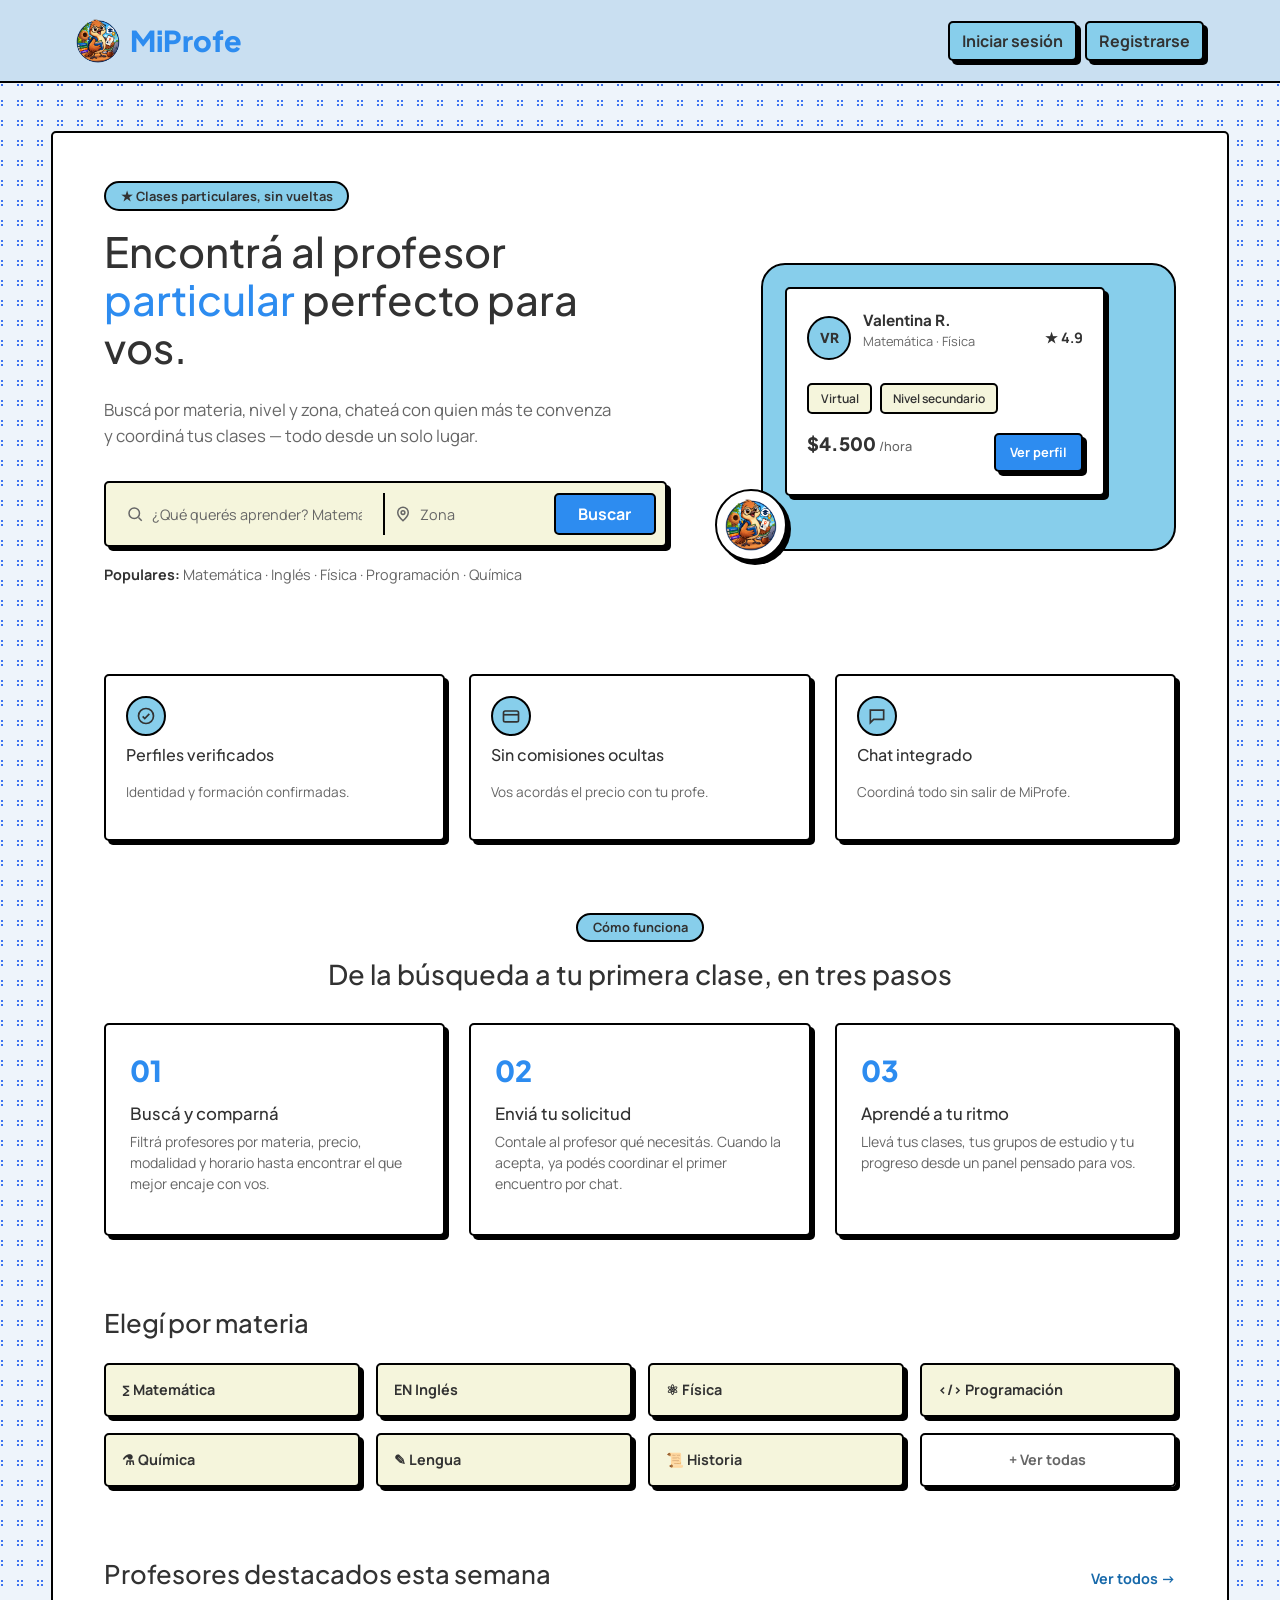
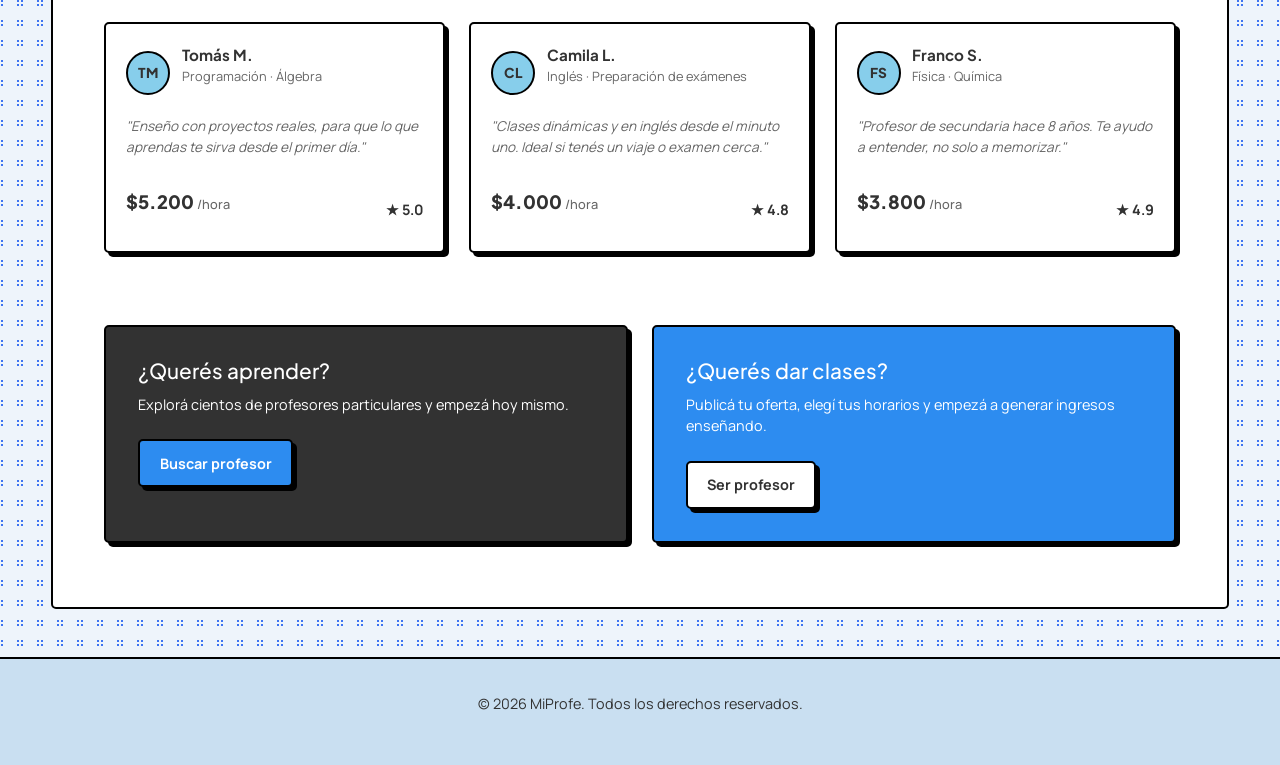
==== index.html @ c4a11f48 "Agregué el navbar de Bootstrap a todo el sitio y pasé el main de profesor a componentes reales" ====
<!DOCTYPE html>
<html lang="en">
<head>
    <meta charset="UTF-8">
    <meta name="viewport" content="width=device-width, initial-scale=1.0">
    <meta name="description" content="Encontra tu profesor particular en Tucumán">
    <title>MiProfe - Encontra tu profesor particular en Tucumán</title>
    <link href="https://cdn.jsdelivr.net/npm/bootstrap@5.3.8/dist/css/bootstrap.min.css" rel="stylesheet" integrity="sha384-sRIl4kxILFvY47J16cr9ZwB07vP4J8+LH7qKQnuqkuIAvNWLzeN8tE5YBujZqJLB" crossorigin="anonymous">
    <link rel="stylesheet" href="./Estilo/style.css">
    <link rel="preconnect" href="https://fonts.googleapis.com">
  <link rel="preconnect" href="https://fonts.gstatic.com" crossorigin>
  <link href="https://fonts.googleapis.com/css2?family=Manrope:wght@400;500;600;700&family=Plus+Jakarta+Sans:wght@600;700;800&display=swap" rel="stylesheet">
</head>
<body>
  <header>
    <nav class="navbar navbar-expand-lg mi-navbar">
      <div class="container-fluid">

        <a href="index.html" class="navbar-brand mi-logo">
          <img src="./img/Logo_Principal.png" alt="" width="44" height="44">
          MiProfe
        </a>

        <button class="navbar-toggler" type="button" data-bs-toggle="collapse" data-bs-target="#navPrincipal" aria-controls="navPrincipal" aria-expanded="false" aria-label="Abrir menú">
          <span class="navbar-toggler-icon"></span>
        </button>

        <div class="collapse navbar-collapse" id="navPrincipal">
          <ul class="navbar-nav ms-lg-auto align-items-lg-center gap-lg-2 mt-3 mt-lg-0">
            <li class="nav-item"><a class="btn mi-btn-login mt-2 mt-lg-0" href="Login.html">Iniciar sesión</a></li>
            <li class="nav-item"><a class="btn mi-btn-register mt-2 mt-lg-0" href="Register.html">Registrarse</a></li>
          </ul>
        </div>

      </div>
    </nav>
  </header>
    <main class="Principal-inicio">
    <div class="inicio-contenido">

    <section id="hero" class="hero">
      <div class="hero-content">
        <span class="badge">★ Clases particulares, sin vueltas</span>

        <h1>Encontrá al profesor <span class="highlight">particular</span> perfecto para vos.</h1>

        <p class="hero-subtitle">Buscá por materia, nivel y zona, chateá con quien más te convenza y coordiná tus clases — todo desde un solo lugar.</p>

        <form class="hero-search" action="Register.html" method="get">
          <label for="hero-search-materia" class="sr-only">Qué querés aprender</label>
          <div class="hero-search-field">
            <svg class="hero-search-icon" viewBox="0 0 24 24" fill="none" stroke="currentColor" stroke-width="2"><circle cx="11" cy="11" r="7"></circle><line x1="21" y1="21" x2="16.65" y2="16.65"></line></svg>
            <input type="text" id="hero-search-materia" name="materia" placeholder="¿Qué querés aprender? Matemática, Inglés, Programación...">
          </div>

          <label for="hero-search-zona" class="sr-only">Zona</label>
          <div class="hero-search-field hero-search-field--zona">
            <svg class="hero-search-icon" viewBox="0 0 24 24" fill="none" stroke="currentColor" stroke-width="2"><path d="M12 21s-7-6.1-7-11a7 7 0 0 1 14 0c0 4.9-7 11-7 11z"></path><circle cx="12" cy="10" r="2.5"></circle></svg>
            <input type="text" id="hero-search-zona" name="zona" placeholder="Zona">
          </div>

          <button type="submit">Buscar</button>
        </form>

        <p class="hero-popular"><strong>Populares:</strong> Matemática · Inglés · Física · Programación · Química</p>
      </div>

      <div class="hero-visual">
        <div class="hero-visual-bg"></div>

        <div class="profile-card">
          <div class="profile-card-top">
            <span class="avatar">VR</span>
            <div class="profile-card-info">
              <strong>Valentina R.</strong>
              <p>Matemática · Física</p>
            </div>
            <span class="rating">★ 4.9</span>
          </div>

          <div class="profile-card-tags">
            <span>Virtual</span>
            <span>Nivel secundario</span>
          </div>

          <div class="profile-card-bottom">
            <p class="price">$4.500 <span>/hora</span></p>
            <a href="Register.html">Ver perfil</a>
          </div>
        </div>

        <div class="hero-visual-badge">
          <img src="./img/Logo_Principal.png" alt="">
        </div>
      </div>
    </section>

    <section id="beneficios" class="beneficios">
      <article>
        <span class="beneficio-icon">
          <svg viewBox="0 0 24 24" fill="none" stroke="currentColor" stroke-width="2"><circle cx="12" cy="12" r="9"></circle><path d="M8 12.5l2.5 2.5L16 9.5"></path></svg>
        </span>
        <h3>Perfiles verificados</h3>
        <p>Identidad y formación confirmadas.</p>
      </article>

      <article>
        <span class="beneficio-icon">
          <svg viewBox="0 0 24 24" fill="none" stroke="currentColor" stroke-width="2"><rect x="3" y="6" width="18" height="13" rx="2"></rect><line x1="3" y1="10.5" x2="21" y2="10.5"></line></svg>
        </span>
        <h3>Sin comisiones ocultas</h3>
        <p>Vos acordás el precio con tu profe.</p>
      </article>

      <article>
        <span class="beneficio-icon">
          <svg viewBox="0 0 24 24" fill="none" stroke="currentColor" stroke-width="2"><path d="M4 5h16v11H8l-4 4V5z"></path></svg>
        </span>
        <h3>Chat integrado</h3>
        <p>Coordiná todo sin salir de MiProfe.</p>
      </article>
    </section>

    <section id="como-funciona" class="como-funciona">
      <span class="badge badge--center">Cómo funciona</span>
      <h2>De la búsqueda a tu primera clase, en tres pasos</h2>

      <div class="pasos">
        <article>
          <span class="paso-num">01</span>
          <h3>Buscá y comparná</h3>
          <p>Filtrá profesores por materia, precio, modalidad y horario hasta encontrar el que mejor encaje con vos.</p>
        </article>

        <article>
          <span class="paso-num">02</span>
          <h3>Enviá tu solicitud</h3>
          <p>Contale al profesor qué necesitás. Cuando la acepta, ya podés coordinar el primer encuentro por chat.</p>
        </article>

        <article>
          <span class="paso-num">03</span>
          <h3>Aprendé a tu ritmo</h3>
          <p>Llevá tus clases, tus grupos de estudio y tu progreso desde un panel pensado para vos.</p>
        </article>
      </div>
    </section>

    <section id="materias" class="materias">
      <h2>Elegí por materia</h2>

      <div class="materias-grid">
        <a href="Register.html">∑ Matemática</a>
        <a href="Register.html">EN Inglés</a>
        <a href="Register.html">⚛ Física</a>
        <a href="Register.html">&lt;/&gt; Programación</a>
        <a href="Register.html">⚗ Química</a>
        <a href="Register.html">✎ Lengua</a>
        <a href="Register.html">📜 Historia</a>
        <a href="Register.html" class="materias-ver-todas">+ Ver todas</a>
      </div>
    </section>

    <section id="destacados" class="destacados">
      <div class="destacados-header">
        <h2>Profesores destacados esta semana</h2>
        <a href="Register.html">Ver todos →</a>
      </div>

      <div class="destacados-grid">
        <article class="profe-card">
          <div class="profile-card-top">
            <span class="avatar">TM</span>
            <div class="profile-card-info">
              <strong>Tomás M.</strong>
              <p>Programación · Álgebra</p>
            </div>
          </div>
          <p class="profe-quote">"Enseño con proyectos reales, para que lo que aprendas te sirva desde el primer día."</p>
          <div class="profile-card-bottom">
            <p class="price">$5.200 <span>/hora</span></p>
            <span class="rating">★ 5.0</span>
          </div>
        </article>

        <article class="profe-card">
          <div class="profile-card-top">
            <span class="avatar">CL</span>
            <div class="profile-card-info">
              <strong>Camila L.</strong>
              <p>Inglés · Preparación de exámenes</p>
            </div>
          </div>
          <p class="profe-quote">"Clases dinámicas y en inglés desde el minuto uno. Ideal si tenés un viaje o examen cerca."</p>
          <div class="profile-card-bottom">
            <p class="price">$4.000 <span>/hora</span></p>
            <span class="rating">★ 4.8</span>
          </div>
        </article>

        <article class="profe-card">
          <div class="profile-card-top">
            <span class="avatar">FS</span>
            <div class="profile-card-info">
              <strong>Franco S.</strong>
              <p>Física · Química</p>
            </div>
          </div>
          <p class="profe-quote">"Profesor de secundaria hace 8 años. Te ayudo a entender, no solo a memorizar."</p>
          <div class="profile-card-bottom">
            <p class="price">$3.800 <span>/hora</span></p>
            <span class="rating">★ 4.9</span>
          </div>
        </article>
      </div>
    </section>

    <section id="cta" class="cta">
      <article class="cta-box cta-box--alumno">
        <h3>¿Querés aprender?</h3>
        <p>Explorá cientos de profesores particulares y empezá hoy mismo.</p>
        <a href="Register.html?rol=alumno">Buscar profesor</a>
      </article>

      <article class="cta-box cta-box--profesor">
        <h3>¿Querés dar clases?</h3>
        <p>Publicá tu oferta, elegí tus horarios y empezá a generar ingresos enseñando.</p>
        <a href="Register.html?rol=profesor">Ser profesor</a>
      </article>
    </section>

    </div>
  </main>

  <footer>
    <p>&copy; 2026 MiProfe. Todos los derechos reservados.</p>
  </footer>
<script src="https://cdn.jsdelivr.net/npm/bootstrap@5.3.8/dist/js/bootstrap.bundle.min.js" integrity="sha384-FKyoEForCGlyvwx9Hj09JcYn3nv7wiPVlz7YYwJrWVcXK/BmnVDxM+D2scQbITxI" crossorigin="anonymous"></script>
</body>
</html>
---- Estilo/style.css ----
* {
  box-sizing: border-box;
  margin: 0;
  padding: 0;
}
:root {

  /* =========================
     COLORES
  ========================= */

  --color-primary: #2d8cf0;
  --color-primary-dark: #1769aa;
  --color-secondary: #87ceeb;

  --navbar-bg: #c9dff1;
  --navbar-text: #323232;

  --form-bg: lightblue;
  --input-bg: beige;

  --font-color: #323232;
  --font-color-sub: #666666;

  --border-color: #000000;

  --accent-verde: #22b07d;
  --accent-naranja: #ff8a3d;
  --accent-violeta: #8b5cf6;
  --accent-rojo: #e6483f;

  /* =========================
     SOMBRAS
  ========================= */

  --shadow: 4px 4px var(--border-color);

  /* =========================
     TIPOGRAFÍAS
  ========================= */

  --font-heading: 'Plus Jakarta Sans', sans-serif;
  --font-body: 'Manrope', sans-serif;

  /* =========================
     BORDES
  ========================= */

  --border-radius: 5px;
}

/* =========================
   TP3 - TEMA DE BOOTSTRAP
   Pisa las variables que usa Bootstrap para que .btn, .card, .badge, etc.
   salgan directo con los colores/bordes de la marca, sin tener que armar
   una clase custom por cada componente nuevo.
========================= */

:root {
  --bs-primary: var(--color-primary);
  --bs-primary-rgb: 45, 140, 240;
  --bs-secondary: var(--color-secondary);
  --bs-secondary-rgb: 135, 206, 235;
  --bs-success: var(--accent-verde);
  --bs-danger: var(--accent-rojo);
  --bs-warning: var(--accent-naranja);
  --bs-body-color: var(--font-color);
  --bs-body-font-family: var(--font-body);
  --bs-border-radius: var(--border-radius);
  --bs-border-radius-sm: var(--border-radius);
  --bs-border-radius-lg: var(--border-radius);
  --bs-card-border-width: 2px;
  --bs-card-border-color: var(--border-color);
}

.btn {
  border-width: 2px;
  font-weight: 700;
}

.card {
  box-shadow: var(--shadow);
}
body {
  font-family: var(--font-body);
  color: var(--font-color);
}

h1,
h2,
h3,
.logo,
.title {
  font-family: var(--font-heading);
}
/* =========================
   NAVBAR (TP2, reemplazado por Bootstrap)
========================= */

/*
header {
  width: 100%;
  background-color: var(--navbar-bg);
  border-bottom: 2px solid var(--border-color);
}

.navbar {
  position: relative;
  flex-wrap: wrap;

  width: 100%;
  min-height: 10vh;

  padding: 1rem 5vw;

  display: flex;
  justify-content: space-between;
  align-items: center;

  background-color: var(--navbar-bg);
}

.logo {
  display: flex;
  align-items: center;
  gap: 0.6rem;

  color: var(--color-primary);

  font-family: var(--font-heading);
  font-size: 2.2rem;
  font-weight: 800;

  text-decoration: none;
}

.logo img {
  width: 75px;
  height: 75px;

  object-fit: contain;
}

.logo span {
  line-height: 1;
}

.nav-links {
  display: flex;
  align-items: center;
  gap: 1.5rem;

  list-style: none;

  margin: 0;
  padding: 0;
}

.nav-links a {
  color: var(--navbar-text);

  font-family: var(--font-body);
  font-weight: 700;

  text-decoration: none;

  transition: 0.2s ease;
}

.nav-links a:hover {
  color: var(--color-primary);
}

.nav-login {
  display: inline-block;

  padding: 0.6rem 1rem;

  border: 2px solid var(--border-color);
  border-radius: var(--border-radius);

  background-color: var(--color-secondary);

  box-shadow: var(--shadow);

  transition: 0.15s ease;
}

.nav-login:hover {
  color: var(--navbar-text) !important;
  transform: translate(2px, 2px);
  box-shadow: 2px 2px var(--border-color);
}

.nav-register {
  display: inline-block;

  padding: 0.6rem 1rem;

  border: 2px solid var(--border-color);
  border-radius: var(--border-radius);

  background-color: var(--color-secondary);

  color: var(--font-color) !important;

  box-shadow: var(--shadow);

  transition: 0.15s ease;
}

.nav-register:hover {
  color: var(--font-color) !important;

  transform: translate(2px, 2px);

  box-shadow: 2px 2px var(--border-color);
}

#menu-toggle {
  display: none;
}

.menu__button {
  display: none;

  position: relative;

  width: 40px;
  height: 40px;

  cursor: pointer;

  align-items: center;
  justify-content: center;

  border-radius: 50%;

  background-color: var(--navbar-bg);

  border: 2px solid var(--border-color);

  box-shadow: var(--shadow);

  transition: 0.2s ease;
}

.menu__button span {
  position: absolute;

  width: 20px;
  height: 2px;

  background-color: var(--navbar-text);

  border-radius: 2px;

  transition: 0.3s ease;
}

.menu__button span:first-child {
  transform: translateY(-4px);
}

.menu__button span:last-child {
  transform: translateY(4px);
}

#menu-toggle:checked + .menu__button {
  background-color: var(--color-primary);
}

#menu-toggle:checked + .menu__button span {
  background-color: white;
}

#menu-toggle:checked + .menu__button span:first-child {
  transform: rotate(45deg);
}

#menu-toggle:checked + .menu__button span:last-child {
  transform: rotate(-45deg);
}
*/

/* =========================
   NAVBAR BOOTSTRAP (TP3)
========================= */

.mi-navbar {
  background-color: var(--navbar-bg);
  border-bottom: 2px solid var(--border-color);
  padding: 0.85rem 5vw;
}

.mi-logo {
  display: flex;
  align-items: center;
  gap: 0.6rem;

  font-family: var(--font-heading);
  font-size: 1.8rem;
  font-weight: 800;
  color: var(--color-primary);
}

.mi-logo img {
  border-radius: 50%;
  object-fit: contain;
}

.mi-navbar .navbar-toggler {
  border: 2px solid var(--border-color);
  border-radius: var(--border-radius);
  box-shadow: var(--shadow);
}

.mi-navbar .navbar-toggler:focus {
  box-shadow: var(--shadow);
}

.mi-navbar .nav-link {
  font-family: var(--font-body);
  font-weight: 700;
  color: var(--navbar-text);
}

.mi-navbar .nav-link:hover,
.mi-navbar .nav-link.active {
  color: var(--color-primary);
}

.mi-btn-cerrar-sesion,
.mi-btn-login,
.mi-btn-register {
  border: 2px solid var(--border-color);
  border-radius: var(--border-radius);

  background-color: var(--color-secondary);
  box-shadow: var(--shadow);

  font-family: var(--font-body);
  font-weight: 700;
  color: var(--font-color);

  transition: 0.15s ease;
}

.mi-btn-cerrar-sesion:hover,
.mi-btn-login:hover,
.mi-btn-register:hover {
  color: var(--font-color);
  transform: translate(2px, 2px);
  box-shadow: 2px 2px var(--border-color);
}

/* Evita que el <ul> del botón afecte al nav */
.learn-more ul {
  list-style: none;
  margin: 0;
  padding: 0;
}
.form {
  --input-focus: var(--color-primary);
  --font-color: var(--font-color);
  --font-color-sub: var(--font-color-sub);
  --bg-color: var(--input-bg);
  --main-color: var(--border-color);

  width: 300px;
  padding: 1.5rem;

  background: var(--form-bg);

  display: flex;
  flex-direction: column;
  align-items: flex-start;
  justify-content: center;

  gap: 1.2rem;

  border-radius: var(--border-radius);
  border: 2px solid var(--border-color);
  box-shadow: var(--shadow);
}

.title {
  color: var(--font-color);
  font-weight: 900;
  font-size: 20px;
  margin-bottom: 1rem;
}

.title span {
  color: var(--font-color-sub);
  font-weight: 600;
  font-size: 17px;
}

.input {
  width: 100%;
  height: 45px;

  border-radius: var(--border-radius);
  border: 2px solid var(--border-color);

  background-color: var(--input-bg);
  box-shadow: var(--shadow);

  font-size: 15px;
  font-weight: 600;
  color: var(--font-color);

  padding: 0.5rem 0.75rem;
  outline: none;
}

.input::placeholder {
  color: var(--font-color-sub);
  opacity: 0.8;
}

.input:focus {
  border: 2px solid var(--input-focus);
}

.login-with {
  display: flex;
  gap: 1.2rem;
  margin-top: 0.3rem;
}

.button-log {
  cursor: pointer;

  width: 42px;
  height: 42px;

  border-radius: 50%;
  border: 2px solid var(--border-color);

  background-color: var(--input-bg);
  box-shadow: var(--shadow);

  color: var(--font-color);
  font-size: 25px;

  display: flex;
  justify-content: center;
  align-items: center;
}

.icon {
  width: 24px;
  height: 24px;
  fill: var(--main-color);
}

.button-log:active, .button-confirm:active {
  box-shadow: 0px 0px var(--main-color);
  transform: translate(3px, 3px);
}

.button-confirm {
  margin: 1.5rem auto 0 auto;

  width: 130px;
  height: 42px;

  border-radius: var(--border-radius);
  border: 2px solid var(--border-color);

  background-color: var(--input-bg);
  box-shadow: var(--shadow);

  font-size: 17px;
  font-weight: 600;
  color: var(--font-color);

  cursor: pointer;
}

footer {
  min-height: 12vh;

  display: flex;
  justify-content: center;
  align-items: center;

  padding: 1rem;

  background-color: var(--navbar-bg);
  border-top: 2px solid var(--border-color);

  color: var(--font-color);
  font-size: 0.9rem;
}

/* =========================
   TABLET / CELULAR (TP2, reemplazado por Bootstrap)
========================= */

/*
@media (max-width: 768px) {

  .navbar {
    min-height: 9vh;

    padding: 1rem 5vw;

    flex-direction: row;
    justify-content: space-between;
  }

  .menu__button {
    display: flex;
  }

.nav-links {
  display: none;

  width: 100%;

  padding: 1.5rem 1rem;

  flex-direction: column;
  align-items: center;

  gap: 1.2rem;

  background-color: var(--navbar-bg);
}

  #menu-toggle:checked ~ .nav-links {
    display: flex;
  }

  .nav-links li {
    width: 100%;

    text-align: center;
  }

  .nav-login,
  .nav-register {
    display: block;

    width: 90%;

    margin: 0 auto;
  }

}
*/

.Principal-Registro {
  min-height: 88vh;
  padding: 2.5rem 2rem;

  display: flex;
  justify-content: center;
  align-items: center;

  /* From Uiverse.io by Deri-Kurniawan */
  background-color: #eef4fb;
  background-image:
    radial-gradient(circle at 10% 10%, #3e73f0 5%, transparent 5%),
    radial-gradient(circle at 90% 10%, #3e73f0 5%, transparent 5%),
    radial-gradient(circle at 90% 90%, #3e73f0 5%, transparent 5%),
    radial-gradient(circle at 10% 90%, #3e73f0 5%, transparent 5%);
  background-size: 20px 20px;
}

/* =========================
   AUTH LAYOUT (Register) - panel dividido
========================= */

.auth-layout {
  width: 100%;
  max-width: 1160px;

  display: flex;
  align-items: stretch;
  min-height: 620px;

  background-color: #ffffff;
  border-radius: 24px;
  box-shadow: 0 30px 70px -25px rgba(23, 62, 122, 0.45);

  overflow: hidden;
}

.auth-visual {
  position: relative;
  flex: 1 1 36%;
  min-width: 280px;

  background-image: url("../img/Fondo_Login_Register.png");
  background-size: cover;
  background-position: left center;
}

.auth-visual::after {
  content: "";
  position: absolute;
  inset: 0;

  background:
    linear-gradient(to bottom, rgba(8, 20, 40, 0.5) 0%, rgba(8, 20, 40, 0) 24%),
    linear-gradient(to top, rgba(8, 20, 40, 0.85) 0%, rgba(8, 20, 40, 0) 60%);
}

.auth-visual-content {
  position: relative;
  z-index: 1;

  height: 100%;
  padding: 2.25rem;

  display: flex;
  flex-direction: column;
  justify-content: space-between;
}

.auth-visual-logo {
  display: flex;
  align-items: center;
  gap: 0.6rem;

  font-family: var(--font-heading);
  font-size: 1.4rem;
  font-weight: 800;
  color: #ffffff;
  text-decoration: none;
  text-shadow: 0 2px 10px rgba(0, 0, 0, 0.35);
}

.auth-visual-logo img {
  width: 42px;
  height: 42px;

  border-radius: 50%;
  background-color: #ffffff;
  object-fit: contain;
}

.auth-visual-quote {
  max-width: 22rem;
  margin: 0;

  font-family: var(--font-heading);
  font-size: 1.5rem;
  font-weight: 700;
  line-height: 1.35;
  color: #ffffff;
  text-shadow: 0 2px 16px rgba(0, 0, 0, 0.25);
}

.auth-visual-quote span {
  display: block;
  margin-top: 0.9rem;

  font-family: var(--font-body);
  font-size: 0.95rem;
  font-weight: 500;
  color: rgba(255, 255, 255, 0.85);
  text-shadow: none;
}

.auth-panel {
  flex: 1 1 64%;

  display: flex;
  flex-direction: column;
  align-items: center;
  justify-content: center;
  gap: 1rem;

  padding: 3rem 2.5rem;
}

.auth-switch {
  font-size: 0.9rem;
  color: var(--font-color-sub);
  text-align: center;
}

.auth-switch a {
  color: var(--color-primary-dark);
  font-weight: 700;
  text-decoration: none;
}

.auth-switch a:hover {
  text-decoration: underline;
}

@media (max-width: 860px) {
  .Principal-Registro {
    padding: 1.5rem 1rem;
  }

  .auth-layout {
    flex-direction: column;
    min-height: auto;
    border-radius: 20px;
  }

  .auth-visual {
    flex: none;
    min-height: 180px;
  }

  .auth-visual-quote {
    font-size: 1.2rem;
  }

  .auth-panel {
    padding: 2rem 1.5rem;
  }
}

.Principal-inicio {
  min-height: 78vh;
  padding: 15px 0 15px 0;

  display: flex;
  justify-content: center;
  align-items: center;
  flex-direction: column;

  /* From Uiverse.io by Deri-Kurniawan */
  background-color: #eef4fb;
  background-image:
    radial-gradient(circle at 10% 10%, #3e73f0 5%, transparent 5%),
    radial-gradient(circle at 90% 10%, #3e73f0 5%, transparent 5%),
    radial-gradient(circle at 90% 90%, #3e73f0 5%, transparent 5%),
    radial-gradient(circle at 10% 90%, #3e73f0 5%, transparent 5%);
  background-size: 20px 20px;
}

/* =========================
   AUTH (Login / Register) - look moderno de tarjeta
   (extiende .form / .input / .button-confirm originales)
========================= */

.form--register {
  width: 100%;
  max-width: 580px;

  background: transparent;
  border: none;
  box-shadow: none;
  padding: 0;
}

/* Login usa la misma tarjeta pero más angosta (solo 2 campos) */
.form--login {
  max-width: 380px;
}

/* Look moderno compartido por Login y Register */
.form--register .title {
  color: #16233f;
}

.form--register .title span {
  color: var(--font-color-sub);
}

.form--register .input {
  height: 46px;

  border: 1.5px solid #dde6f0;
  border-radius: 12px;
  box-shadow: none;
  background-color: #f6f9fc;
}

.form--register .input:focus {
  border-color: var(--color-primary);
  background-color: #ffffff;
  box-shadow: 0 0 0 4px rgba(45, 140, 240, 0.15);
}

.form--register textarea.input {
  height: auto;
}

.form--register .option-group {
  border: 1.5px solid #dde6f0;
  border-radius: 12px;
  box-shadow: none;
  background-color: #f6f9fc;
}

.form--register .form-subtitle {
  border-top: 1.5px solid #dde6f0;
}

/* From Uiverse.io by yaasiinaxmed, adaptado a botón de ancho completo */
.form--register .button-confirm {
  --color: #0077ff;

  width: 100%;
  height: 48px;
  overflow: hidden;

  display: flex;
  align-items: center;
  justify-content: center;

  font-family: inherit;
  font-size: 17px;
  color: var(--color);

  background: transparent;
  border: 2px solid var(--color);
  border-radius: 6px;
  box-shadow: none;

  position: relative;
  z-index: 1;
  cursor: pointer;
}

.form--register .button-confirm::before {
  content: "";
  position: absolute;
  z-index: -1;

  width: 1000px;
  height: 1000px;
  border-radius: 50%;
  background: var(--color);

  top: 100%;
  left: 100%;
  transition: 0.3s all;
}

.form--register .button-confirm:hover {
  color: #ffffff;
}

.form--register .button-confirm:hover::before {
  top: -160px;
  left: -160px;
}

.form--register .button-log {
  border: 1.5px solid #dde6f0;
  box-shadow: none;
  background-color: #f6f9fc;
}

.form--register .button-log:active {
  box-shadow: none;
  transform: translateY(1px);
}

/* Radios ocultos que controlan el paso actual (sin JS) */
.step-toggle {
  display: none;
}

.form-step {
  width: 100%;

  display: flex;
  flex-direction: column;
  align-items: flex-start;
  gap: 1.2rem;
}

#contenido-paso-2 {
  display: none;
}

.form:has(#paso-2:checked) #contenido-paso-1 {
  display: none;
}

.form:has(#paso-2:checked) #contenido-paso-2 {
  display: flex;
}

.form-step-title {
  align-self: flex-start;

  font-family: var(--font-heading);
  font-size: 0.85rem;
  font-weight: 800;
  letter-spacing: 0.04em;
  text-transform: uppercase;
  color: var(--color-primary-dark);
}

.paso-atras {
  align-self: flex-start;

  font-size: 0.85rem;
  font-weight: 700;
  color: var(--font-color-sub);
  text-decoration: underline;

  cursor: pointer;
}

.form-fields {
  width: 100%;

  display: grid;
  grid-template-columns: 1fr 1fr;
  align-items: start;
  gap: 1rem 1.2rem;
}

/* Elementos que ocupan las 2 columnas dentro de .form-fields */
.form-fields .form-subtitle,
.form-fields textarea.input,
.form-fields .option-group,
.form-fields .field-wide {
  grid-column: 1 / -1;
}

@media (max-width: 560px) {
  .form-fields {
    grid-template-columns: 1fr;
  }
}

.form-subtitle {
  align-self: stretch;
  margin-top: 0.2rem;
  padding-top: 0.9rem;

  border-top: 2px dashed var(--border-color);

  font-family: var(--font-heading);
  font-size: 0.8rem;
  font-weight: 800;
  letter-spacing: 0.04em;
  text-transform: uppercase;
  color: var(--color-primary-dark);
}

.form select.input {
  cursor: pointer;
}

.form textarea.input {
  height: auto;
  min-height: 90px;

  font-family: var(--font-body);
  resize: vertical;
}

.sr-only {
  position: absolute;

  width: 1px;
  height: 1px;
  margin: -1px;
  padding: 0;

  overflow: hidden;
  clip: rect(0, 0, 0, 0);
  white-space: nowrap;
  border: 0;
}

/* Grupo de opciones (radios/checkboxes): selección de rol, modalidad, etc. */
.option-group {
  width: 100%;

  border: 2px solid var(--border-color);
  border-radius: var(--border-radius);

  background-color: var(--input-bg);
  box-shadow: var(--shadow);

  padding: 0.75rem 1rem 0.9rem;
}

.option-group legend {
  margin-left: -0.3rem;
  padding: 0 0.3rem;

  font-size: 0.8rem;
  font-weight: 700;
  color: var(--font-color-sub);
}

.option-list {
  display: flex;
  flex-wrap: wrap;
  gap: 0.9rem;
  margin-top: 0.5rem;
}

.option-item {
  display: flex;
  align-items: center;
  gap: 0.4rem;

  font-size: 0.9rem;
  font-weight: 600;
  color: var(--font-color);

  cursor: pointer;
}

.option-item input {
  width: 16px;
  height: 16px;

  accent-color: var(--color-primary);
  cursor: pointer;
}

.terms-check {
  display: flex;
  align-items: flex-start;
  gap: 0.6rem;

  font-size: 0.85rem;
  color: var(--font-color-sub);

  cursor: pointer;
}

.terms-check input {
  flex-shrink: 0;
  margin-top: 0.2rem;

  width: 16px;
  height: 16px;

  accent-color: var(--color-primary);
  cursor: pointer;
}

.terms-check span {
  flex: 1 1 auto;
  min-width: 0;
}

.terms-check a {
  color: var(--color-primary-dark);
  font-weight: 700;
}

/* Mostrar solo los campos del rol elegido (los navegadores sin
   soporte para :has() simplemente muestran ambos bloques) */
.form:has(#rol-alumno:checked) .campos-profesor {
  display: none;
}

.form:has(#rol-profesor:checked) .campos-alumno {
  display: none;
}

@media (max-width: 480px) {
  .form--register {
    width: 100%;
  }
}

/* =========================
   INDEX - MAIN (secciones)
========================= */

.Principal-inicio {
  padding: 3rem 4vw;
}

.inicio-contenido {
  width: 100%;
  max-width: 1220px;
  margin: 0 auto;

  display: flex;
  flex-direction: column;
  gap: 4.5rem;

  padding: 3rem 4vw 4rem;

  background-color: #ffffff;
  border: 2px solid var(--border-color);
  border-radius: var(--border-radius);
  box-shadow: none;
}

.inicio-contenido > section {
  width: 100%;
  max-width: 1100px;
  margin: 0 auto;
}

.badge {
  display: inline-block;

  padding: 0.4rem 0.9rem;

  border: 2px solid var(--border-color);
  border-radius: 20px;

  background-color: var(--color-secondary);

  font-size: 0.8rem;
  font-weight: 700;
  color: var(--font-color);
}

.badge--center {
  display: block;
  width: fit-content;
  margin: 0 auto 1rem;
}

/* --- Hero --- */

.hero {
  display: grid;
  grid-template-columns: 1.1fr 0.9fr;
  align-items: center;
  gap: 3rem;
}

.hero-content {
  display: flex;
  flex-direction: column;
  align-items: flex-start;
  gap: 1.1rem;
}

.hero-content h1 {
  font-size: 2.6rem;
  line-height: 1.15;
  color: var(--font-color);
}

.hero-content h1 .highlight {
  color: var(--color-primary);
}

.hero-subtitle {
  max-width: 32rem;
  color: var(--font-color-sub);
  font-size: 1.05rem;
}

.hero-popular {
  font-size: 0.9rem;
  color: var(--font-color-sub);
}

.hero-popular strong {
  color: var(--font-color);
}

.hero-search {
  width: 100%;

  display: flex;
  flex-wrap: wrap;
  gap: 0.7rem;

  padding: 0.6rem;

  border: 2px solid var(--border-color);
  border-radius: var(--border-radius);

  background-color: var(--input-bg);
  box-shadow: var(--shadow);
}

.hero-search-field {
  flex: 1 1 220px;

  display: flex;
  align-items: center;
  gap: 0.5rem;

  padding: 0 0.6rem;
}

.hero-search-field--zona {
  flex: 0 1 160px;
  border-left: 2px solid var(--border-color);
}

.hero-search-icon {
  flex-shrink: 0;
  width: 18px;
  height: 18px;
  color: var(--font-color-sub);
}

.hero-search input {
  width: 100%;
  height: 42px;

  border: none;
  background: transparent;

  font-family: var(--font-body);
  font-size: 0.9rem;
  color: var(--font-color);

  outline: none;
}

.hero-search input::placeholder {
  color: var(--font-color-sub);
}

.hero-search button {
  flex: 0 0 auto;

  padding: 0 1.4rem;

  border: 2px solid var(--border-color);
  border-radius: var(--border-radius);

  background-color: var(--color-primary);

  font-family: var(--font-body);
  font-weight: 700;
  color: #ffffff;

  cursor: pointer;
  transition: 0.15s ease;
}

.hero-search button:hover {
  transform: translate(2px, 2px);
}

/* --- Hero visual / tarjeta de perfil --- */

.hero-visual {
  position: relative;

  display: flex;
  justify-content: center;
  align-items: center;

  min-height: 320px;
}

.hero-visual-bg {
  position: absolute;
  inset: 10% 0 0 10%;

  border: 2px solid var(--border-color);
  border-radius: 24px;

  background-color: var(--color-secondary);
}

.profile-card {
  position: relative;
  z-index: 1;

  width: min(320px, 100%);
  padding: 1.25rem;

  display: flex;
  flex-direction: column;
  gap: 1rem;

  background-color: #ffffff;
  border: 2px solid var(--border-color);
  border-radius: var(--border-radius);
  box-shadow: var(--shadow);
}

.profile-card-top,
.profe-card .profile-card-top {
  display: flex;
  align-items: center;
  gap: 0.7rem;
}

.avatar {
  flex-shrink: 0;

  width: 44px;
  height: 44px;

  display: flex;
  align-items: center;
  justify-content: center;

  border: 2px solid var(--border-color);
  border-radius: 50%;

  background-color: var(--color-secondary);

  font-family: var(--font-heading);
  font-weight: 800;
  font-size: 0.85rem;
  color: var(--font-color);
}

.profile-card-info {
  flex: 1 1 auto;
  min-width: 0;
}

.profile-card-info strong {
  display: block;
  font-family: var(--font-heading);
  font-size: 0.95rem;
}

.profile-card-info p {
  font-size: 0.8rem;
  color: var(--font-color-sub);
}

.rating {
  flex-shrink: 0;
  font-weight: 700;
  font-size: 0.9rem;
  color: var(--font-color);
}

.profile-card-tags {
  display: flex;
  flex-wrap: wrap;
  gap: 0.5rem;
}

.profile-card-tags span {
  padding: 0.3rem 0.7rem;

  border: 2px solid var(--border-color);
  border-radius: var(--border-radius);

  background-color: var(--input-bg);

  font-size: 0.75rem;
  font-weight: 600;
}

.profile-card-bottom {
  display: flex;
  align-items: center;
  justify-content: space-between;
  gap: 0.6rem;
}

.price {
  font-family: var(--font-heading);
  font-weight: 800;
  font-size: 1.15rem;
  color: var(--font-color);
}

.price span {
  font-family: var(--font-body);
  font-weight: 500;
  font-size: 0.8rem;
  color: var(--font-color-sub);
}

.profile-card-bottom a {
  padding: 0.5rem 0.9rem;

  border: 2px solid var(--border-color);
  border-radius: var(--border-radius);

  background-color: var(--color-primary);
  box-shadow: var(--shadow);

  font-size: 0.8rem;
  font-weight: 700;
  color: #ffffff;
  text-decoration: none;

  transition: 0.15s ease;
}

.profile-card-bottom a:hover {
  transform: translate(2px, 2px);
  box-shadow: 2px 2px var(--border-color);
}

.hero-visual-badge {
  position: absolute;
  left: 0;
  bottom: -10px;
  z-index: 2;

  width: 72px;
  height: 72px;
  padding: 8px;

  display: flex;
  align-items: center;
  justify-content: center;

  border: 2px solid var(--border-color);
  border-radius: 50%;

  background-color: #ffffff;
  box-shadow: var(--shadow);
}

.hero-visual-badge img {
  width: 100%;
  height: 100%;
  object-fit: contain;
}

/* --- Beneficios --- */

.beneficios {
  display: grid;
  grid-template-columns: repeat(3, 1fr);
  gap: 1.5rem;
}

.beneficios article {
  display: flex;
  flex-direction: column;
  gap: 0.6rem;

  padding: 1.25rem;

  border: 2px solid var(--border-color);
  border-radius: var(--border-radius);

  background-color: #ffffff;
  box-shadow: var(--shadow);
}

.beneficio-icon {
  display: flex;
  align-items: center;
  justify-content: center;

  width: 40px;
  height: 40px;

  border: 2px solid var(--border-color);
  border-radius: 50%;

  background-color: var(--color-secondary);
}

.beneficio-icon svg {
  width: 20px;
  height: 20px;
  color: var(--font-color);
}

.beneficios h3 {
  font-size: 1rem;
}

.beneficios p {
  font-size: 0.85rem;
  color: var(--font-color-sub);
}

/* --- Cómo funciona --- */

.como-funciona {
  text-align: center;
}

.como-funciona h2 {
  font-size: 1.7rem;
  margin-bottom: 2rem;
}

.pasos {
  display: grid;
  grid-template-columns: repeat(3, 1fr);
  gap: 1.5rem;

  text-align: left;
}

.pasos article {
  padding: 1.5rem;

  border: 2px solid var(--border-color);
  border-radius: var(--border-radius);

  background-color: #ffffff;
  box-shadow: var(--shadow);
}

.paso-num {
  display: block;
  margin-bottom: 0.75rem;

  font-family: var(--font-heading);
  font-size: 1.8rem;
  font-weight: 800;
  color: var(--color-primary);
}

.pasos h3 {
  font-size: 1.05rem;
  margin-bottom: 0.4rem;
}

.pasos p {
  font-size: 0.88rem;
  color: var(--font-color-sub);
}

/* --- Elegí por materia --- */

.materias h2 {
  margin-bottom: 1.5rem;
  font-size: 1.6rem;
}

.materias-grid {
  display: grid;
  grid-template-columns: repeat(4, 1fr);
  gap: 1rem;
}

.materias-grid a {
  padding: 0.9rem 1rem;

  border: 2px solid var(--border-color);
  border-radius: var(--border-radius);

  background-color: var(--input-bg);
  box-shadow: var(--shadow);

  font-weight: 700;
  font-size: 0.9rem;
  color: var(--font-color);
  text-decoration: none;

  transition: 0.15s ease;
}

.materias-grid a:hover {
  transform: translate(2px, 2px);
  box-shadow: 2px 2px var(--border-color);
}

.materias-grid .materias-ver-todas {
  background-color: transparent;
  color: var(--font-color-sub);
  text-align: center;
}

/* --- Profesores destacados --- */

.destacados-header {
  display: flex;
  align-items: baseline;
  justify-content: space-between;
  gap: 1rem;

  margin-bottom: 1.5rem;
}

.destacados-header h2 {
  font-size: 1.6rem;
}

.destacados-header a {
  font-weight: 700;
  font-size: 0.9rem;
  color: var(--color-primary-dark);
  text-decoration: none;
}

.destacados-header a:hover {
  text-decoration: underline;
}

.destacados-grid {
  display: grid;
  grid-template-columns: repeat(3, 1fr);
  gap: 1.5rem;
}

.profe-card {
  display: flex;
  flex-direction: column;
  gap: 0.9rem;

  padding: 1.25rem;

  border: 2px solid var(--border-color);
  border-radius: var(--border-radius);

  background-color: #ffffff;
  box-shadow: var(--shadow);
}

.profe-quote {
  font-size: 0.85rem;
  font-style: italic;
  color: var(--font-color-sub);
}

.profe-card .profile-card-bottom a {
  display: none;
}

/* --- CTA final --- */

.cta {
  display: grid;
  grid-template-columns: 1fr 1fr;
  gap: 1.5rem;
}

.cta-box {
  padding: 2rem;

  border: 2px solid var(--border-color);
  border-radius: var(--border-radius);
  box-shadow: var(--shadow);
}

.cta-box h3 {
  font-size: 1.3rem;
  margin-bottom: 0.6rem;
}

.cta-box p {
  margin-bottom: 1.5rem;
  font-size: 0.9rem;
}

.cta-box a {
  display: inline-block;

  padding: 0.7rem 1.2rem;

  border: 2px solid var(--border-color);
  border-radius: var(--border-radius);

  font-weight: 700;
  font-size: 0.9rem;
  text-decoration: none;

  transition: 0.15s ease;
}

.cta-box a:hover {
  transform: translate(2px, 2px);
  box-shadow: 2px 2px var(--border-color);
}

.cta-box--alumno {
  background-color: var(--font-color);
}

.cta-box--alumno h3,
.cta-box--alumno p {
  color: #ffffff;
}

.cta-box--alumno a {
  background-color: var(--color-primary);
  box-shadow: var(--shadow);
  color: #ffffff;
}

.cta-box--profesor {
  background-color: var(--color-primary);
}

.cta-box--profesor h3,
.cta-box--profesor p {
  color: #ffffff;
}

.cta-box--profesor a {
  background-color: #ffffff;
  box-shadow: var(--shadow);
  color: var(--font-color);
}

/* =========================
   INDEX - RESPONSIVE
========================= */

@media (max-width: 900px) {
  .hero {
    grid-template-columns: 1fr;
  }

  .hero-visual {
    min-height: 280px;
  }

  .beneficios,
  .pasos,
  .destacados-grid {
    grid-template-columns: 1fr;
  }

  .materias-grid {
    grid-template-columns: repeat(2, 1fr);
  }

  .cta {
    grid-template-columns: 1fr;
  }
}

@media (max-width: 768px) {
  .Principal-inicio {
    padding: 1.5rem 4vw;
  }

  .inicio-contenido {
    gap: 3rem;
    padding: 2rem 6vw 3rem;
    box-shadow: 5px 5px var(--border-color);
  }

  .hero-content h1 {
    font-size: 2rem;
  }

  .hero-search-field--zona {
    border-left: none;
    border-top: 2px solid var(--border-color);
    padding-top: 0.5rem;
  }

  .destacados-header {
    flex-direction: column;
    align-items: flex-start;
    gap: 0.4rem;
  }
}
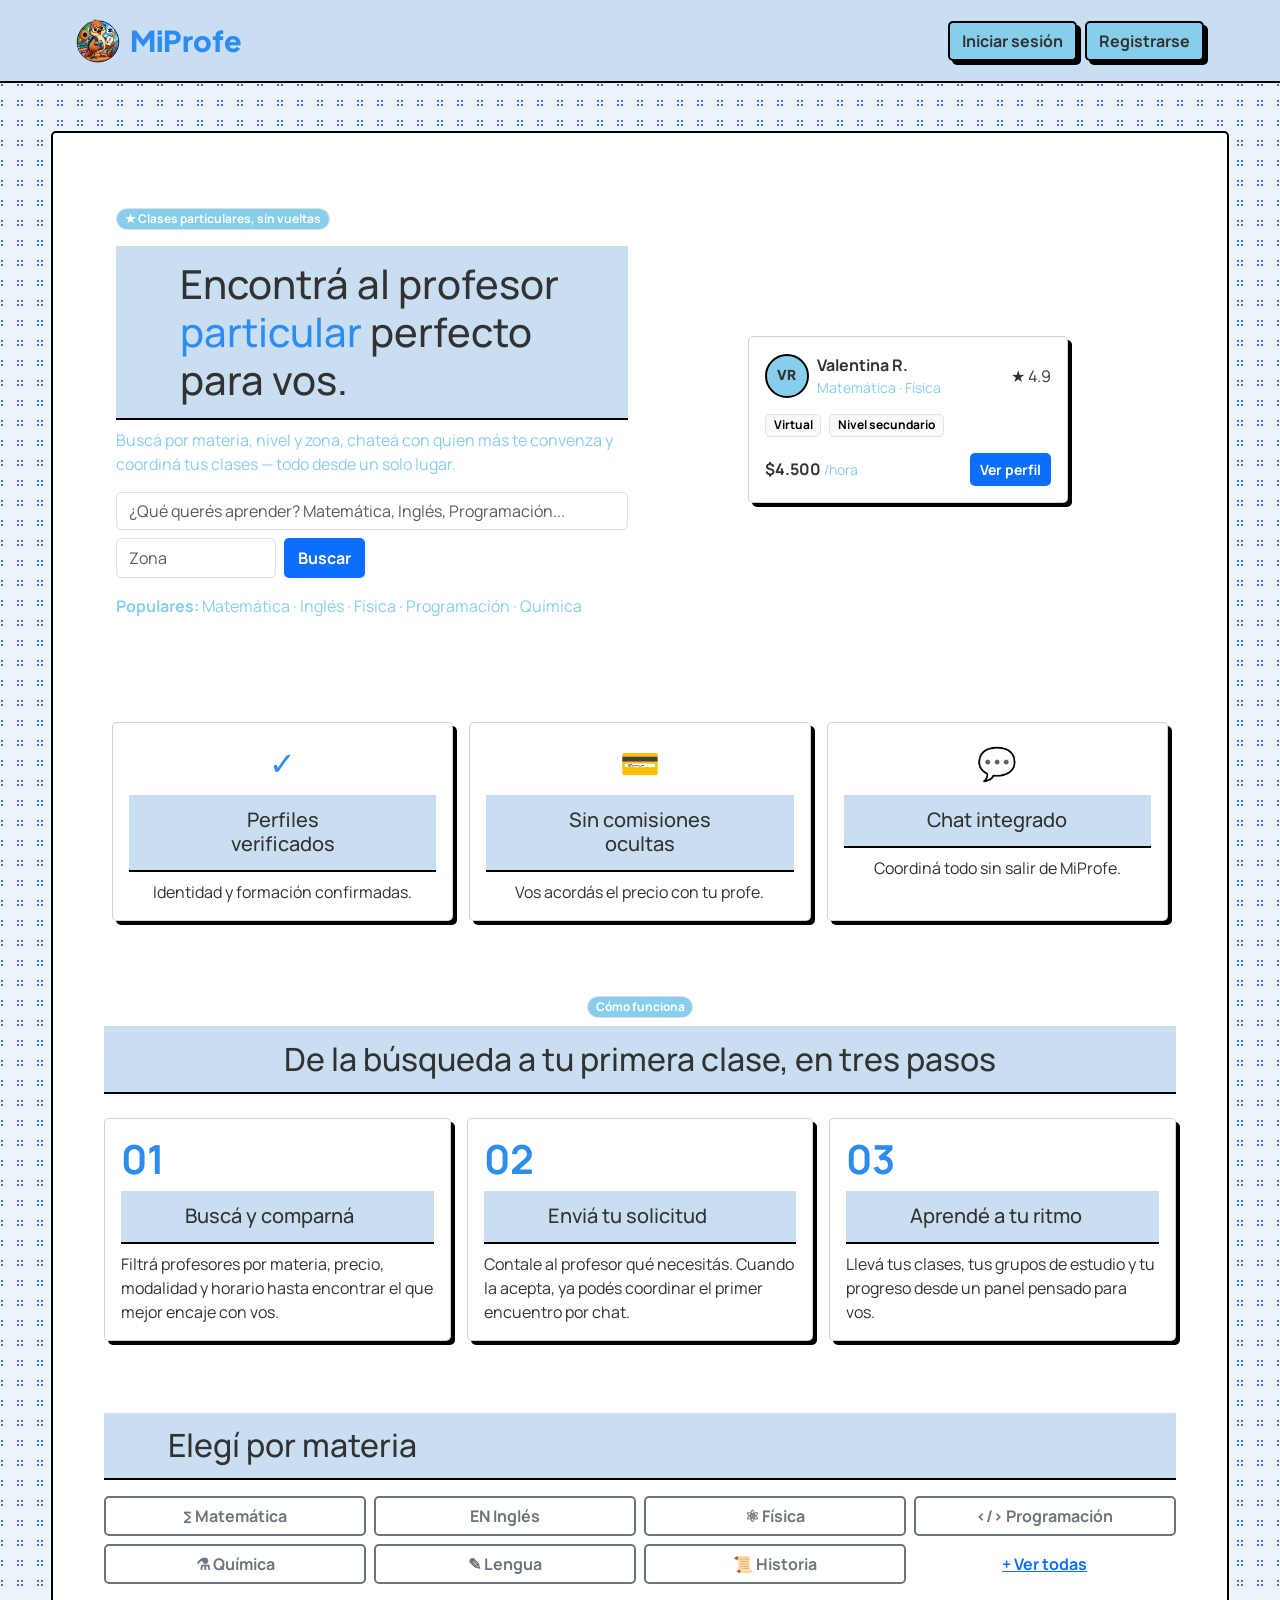
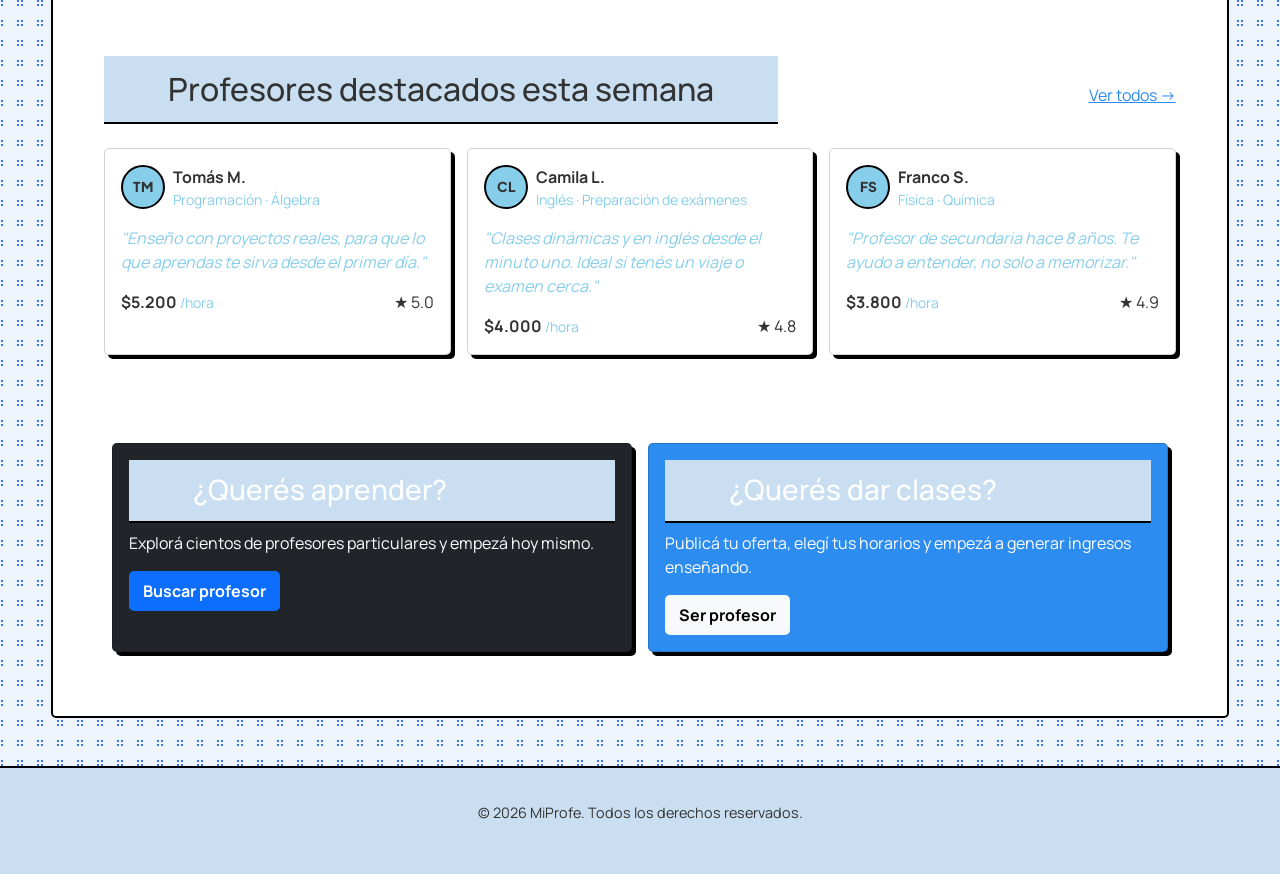
==== commit e5e2ea57: "Incorpore bootstrap a la parte principal de la pagina." ====
--- a/index.html
+++ b/index.html
@@ -38,197 +38,199 @@
     <main class="Principal-inicio">
     <div class="inicio-contenido">
 
-    <section id="hero" class="hero">
-      <div class="hero-content">
-        <span class="badge">★ Clases particulares, sin vueltas</span>
-
-        <h1>Encontrá al profesor <span class="highlight">particular</span> perfecto para vos.</h1>
-
-        <p class="hero-subtitle">Buscá por materia, nivel y zona, chateá con quien más te convenza y coordiná tus clases — todo desde un solo lugar.</p>
-
-        <form class="hero-search" action="Register.html" method="get">
-          <label for="hero-search-materia" class="sr-only">Qué querés aprender</label>
-          <div class="hero-search-field">
-            <svg class="hero-search-icon" viewBox="0 0 24 24" fill="none" stroke="currentColor" stroke-width="2"><circle cx="11" cy="11" r="7"></circle><line x1="21" y1="21" x2="16.65" y2="16.65"></line></svg>
-            <input type="text" id="hero-search-materia" name="materia" placeholder="¿Qué querés aprender? Matemática, Inglés, Programación...">
-          </div>
-
-          <label for="hero-search-zona" class="sr-only">Zona</label>
-          <div class="hero-search-field hero-search-field--zona">
-            <svg class="hero-search-icon" viewBox="0 0 24 24" fill="none" stroke="currentColor" stroke-width="2"><path d="M12 21s-7-6.1-7-11a7 7 0 0 1 14 0c0 4.9-7 11-7 11z"></path><circle cx="12" cy="10" r="2.5"></circle></svg>
-            <input type="text" id="hero-search-zona" name="zona" placeholder="Zona">
-          </div>
-
-          <button type="submit">Buscar</button>
-        </form>
-
-        <p class="hero-popular"><strong>Populares:</strong> Matemática · Inglés · Física · Programación · Química</p>
-      </div>
-
-      <div class="hero-visual">
-        <div class="hero-visual-bg"></div>
-
-        <div class="profile-card">
-          <div class="profile-card-top">
-            <span class="avatar">VR</span>
-            <div class="profile-card-info">
-              <strong>Valentina R.</strong>
-              <p>Matemática · Física</p>
-            </div>
-            <span class="rating">★ 4.9</span>
-          </div>
-
-          <div class="profile-card-tags">
-            <span>Virtual</span>
-            <span>Nivel secundario</span>
-          </div>
-
-          <div class="profile-card-bottom">
-            <p class="price">$4.500 <span>/hora</span></p>
-            <a href="Register.html">Ver perfil</a>
-          </div>
-        </div>
-
-        <div class="hero-visual-badge">
-          <img src="./img/Logo_Principal.png" alt="">
-        </div>
-      </div>
-    </section>
-
-    <section id="beneficios" class="beneficios">
-      <article>
-        <span class="beneficio-icon">
-          <svg viewBox="0 0 24 24" fill="none" stroke="currentColor" stroke-width="2"><circle cx="12" cy="12" r="9"></circle><path d="M8 12.5l2.5 2.5L16 9.5"></path></svg>
-        </span>
-        <h3>Perfiles verificados</h3>
-        <p>Identidad y formación confirmadas.</p>
-      </article>
-
-      <article>
-        <span class="beneficio-icon">
-          <svg viewBox="0 0 24 24" fill="none" stroke="currentColor" stroke-width="2"><rect x="3" y="6" width="18" height="13" rx="2"></rect><line x1="3" y1="10.5" x2="21" y2="10.5"></line></svg>
-        </span>
-        <h3>Sin comisiones ocultas</h3>
-        <p>Vos acordás el precio con tu profe.</p>
-      </article>
-
-      <article>
-        <span class="beneficio-icon">
-          <svg viewBox="0 0 24 24" fill="none" stroke="currentColor" stroke-width="2"><path d="M4 5h16v11H8l-4 4V5z"></path></svg>
-        </span>
-        <h3>Chat integrado</h3>
-        <p>Coordiná todo sin salir de MiProfe.</p>
-      </article>
-    </section>
-
-    <section id="como-funciona" class="como-funciona">
-      <span class="badge badge--center">Cómo funciona</span>
-      <h2>De la búsqueda a tu primera clase, en tres pasos</h2>
-
-      <div class="pasos">
-        <article>
-          <span class="paso-num">01</span>
-          <h3>Buscá y comparná</h3>
-          <p>Filtrá profesores por materia, precio, modalidad y horario hasta encontrar el que mejor encaje con vos.</p>
-        </article>
-
-        <article>
-          <span class="paso-num">02</span>
-          <h3>Enviá tu solicitud</h3>
-          <p>Contale al profesor qué necesitás. Cuando la acepta, ya podés coordinar el primer encuentro por chat.</p>
-        </article>
-
-        <article>
-          <span class="paso-num">03</span>
-          <h3>Aprendé a tu ritmo</h3>
-          <p>Llevá tus clases, tus grupos de estudio y tu progreso desde un panel pensado para vos.</p>
-        </article>
-      </div>
-    </section>
-
-    <section id="materias" class="materias">
-      <h2>Elegí por materia</h2>
-
-      <div class="materias-grid">
-        <a href="Register.html">∑ Matemática</a>
-        <a href="Register.html">EN Inglés</a>
-        <a href="Register.html">⚛ Física</a>
-        <a href="Register.html">&lt;/&gt; Programación</a>
-        <a href="Register.html">⚗ Química</a>
-        <a href="Register.html">✎ Lengua</a>
-        <a href="Register.html">📜 Historia</a>
-        <a href="Register.html" class="materias-ver-todas">+ Ver todas</a>
-      </div>
-    </section>
-
-    <section id="destacados" class="destacados">
-      <div class="destacados-header">
-        <h2>Profesores destacados esta semana</h2>
-        <a href="Register.html">Ver todos →</a>
-      </div>
-
-      <div class="destacados-grid">
-        <article class="profe-card">
-          <div class="profile-card-top">
+    
+    <section id="hero" class="row align-items-center g-4">
+  <div class="col-lg-6">
+    <span class="badge rounded-pill text-bg-secondary border">★ Clases particulares, sin vueltas</span>
+    <h1 class="mt-3">Encontrá al profesor <span class="text-primary">particular</span> perfecto para vos.</h1>
+    <p class="text-secondary">Buscá por materia, nivel y zona, chateá con quien más te convenza y coordiná tus clases — todo desde un solo lugar.</p>
+
+    <form class="d-flex flex-wrap gap-2" action="Register.html" method="get">
+      <input type="text" name="materia" class="form-control flex-grow-1" style="min-width:220px" placeholder="¿Qué querés aprender? Matemática, Inglés, Programación...">
+      <input type="text" name="zona" class="form-control" style="max-width:160px" placeholder="Zona">
+      <button type="submit" class="btn btn-primary">Buscar</button>
+    </form>
+
+    <p class="text-secondary mt-3"><strong>Populares:</strong> Matemática · Inglés · Física · Programación · Química</p>
+  </div>
+
+  <div class="col-lg-6">
+    <div class="card mx-auto" style="max-width:320px;">
+      <div class="card-body">
+        <div class="d-flex align-items-center gap-2">
+          <span class="avatar">VR</span>
+          <div class="flex-grow-1">
+            <strong>Valentina R.</strong>
+            <p class="mb-0 small text-secondary">Matemática · Física</p>
+          </div>
+          <span>★ 4.9</span>
+        </div>
+        <div class="d-flex gap-2 mt-3">
+          <span class="badge text-bg-light border">Virtual</span>
+          <span class="badge text-bg-light border">Nivel secundario</span>
+        </div>
+        <div class="d-flex justify-content-between align-items-center mt-3">
+          <p class="mb-0 fw-bold">$4.500 <small class="text-secondary fw-normal">/hora</small></p>
+          <a href="Register.html" class="btn btn-sm btn-primary">Ver perfil</a>
+        </div>
+      </div>
+    </div>
+  </div>
+</section>
+
+   <section id="beneficios" class="row g-3">
+  <div class="col-md-4">
+    <article class="card h-100 text-center">
+      <div class="card-body">
+        <div class="fs-2 text-primary mb-2">✓</div>
+        <h3 class="card-title h5">Perfiles verificados</h3>
+        <p class="card-text">Identidad y formación confirmadas.</p>
+      </div>
+    </article>
+  </div>
+  <div class="col-md-4">
+    <article class="card h-100 text-center">
+      <div class="card-body">
+        <div class="fs-2 text-primary mb-2">💳</div>
+        <h3 class="card-title h5">Sin comisiones ocultas</h3>
+        <p class="card-text">Vos acordás el precio con tu profe.</p>
+      </div>
+    </article>
+  </div>
+  <div class="col-md-4">
+    <article class="card h-100 text-center">
+      <div class="card-body">
+        <div class="fs-2 text-primary mb-2">💬</div>
+        <h3 class="card-title h5">Chat integrado</h3>
+        <p class="card-text">Coordiná todo sin salir de MiProfe.</p>
+      </div>
+    </article>
+  </div>
+</section>
+
+    <section id="como-funciona" class="text-center">
+  <span class="badge rounded-pill text-bg-secondary border mb-2">Cómo funciona</span>
+  <h2 class="mb-4">De la búsqueda a tu primera clase, en tres pasos</h2>
+
+  <div class="row g-3 text-start">
+    <div class="col-md-4">
+      <article class="card h-100">
+        <div class="card-body">
+          <span class="display-6 fw-bold text-primary">01</span>
+          <h3 class="card-title h5 mt-2">Buscá y comparná</h3>
+          <p class="card-text">Filtrá profesores por materia, precio, modalidad y horario hasta encontrar el que mejor encaje con vos.</p>
+        </div>
+      </article>
+    </div>
+    <div class="col-md-4">
+      <article class="card h-100">
+        <div class="card-body">
+          <span class="display-6 fw-bold text-primary">02</span>
+          <h3 class="card-title h5 mt-2">Enviá tu solicitud</h3>
+          <p class="card-text">Contale al profesor qué necesitás. Cuando la acepta, ya podés coordinar el primer encuentro por chat.</p>
+        </div>
+      </article>
+    </div>
+    <div class="col-md-4">
+      <article class="card h-100">
+        <div class="card-body">
+          <span class="display-6 fw-bold text-primary">03</span>
+          <h3 class="card-title h5 mt-2">Aprendé a tu ritmo</h3>
+          <p class="card-text">Llevá tus clases, tus grupos de estudio y tu progreso desde un panel pensado para vos.</p>
+        </div>
+      </article>
+    </div>
+  </div>
+</section>
+
+   <section id="materias">
+  <h2 class="mb-3">Elegí por materia</h2>
+  <div class="row g-2">
+    <div class="col-6 col-md-3"><a href="Register.html" class="btn btn-outline-secondary w-100">∑ Matemática</a></div>
+    <div class="col-6 col-md-3"><a href="Register.html" class="btn btn-outline-secondary w-100">EN Inglés</a></div>
+    <div class="col-6 col-md-3"><a href="Register.html" class="btn btn-outline-secondary w-100">⚛ Física</a></div>
+    <div class="col-6 col-md-3"><a href="Register.html" class="btn btn-outline-secondary w-100">&lt;/&gt; Programación</a></div>
+    <div class="col-6 col-md-3"><a href="Register.html" class="btn btn-outline-secondary w-100">⚗ Química</a></div>
+    <div class="col-6 col-md-3"><a href="Register.html" class="btn btn-outline-secondary w-100">✎ Lengua</a></div>
+    <div class="col-6 col-md-3"><a href="Register.html" class="btn btn-outline-secondary w-100">📜 Historia</a></div>
+    <div class="col-6 col-md-3"><a href="Register.html" class="btn btn-link w-100">+ Ver todas</a></div>
+  </div>
+</section>
+
+   <section id="destacados">
+  <div class="d-flex justify-content-between align-items-baseline mb-3">
+    <h2>Profesores destacados esta semana</h2>
+    <a href="Register.html" class="link-primary">Ver todos →</a>
+  </div>
+  <div class="row g-3">
+    <div class="col-md-4">
+      <article class="card h-100">
+        <div class="card-body">
+          <div class="d-flex align-items-center gap-2">
             <span class="avatar">TM</span>
-            <div class="profile-card-info">
-              <strong>Tomás M.</strong>
-              <p>Programación · Álgebra</p>
-            </div>
-          </div>
-          <p class="profe-quote">"Enseño con proyectos reales, para que lo que aprendas te sirva desde el primer día."</p>
-          <div class="profile-card-bottom">
-            <p class="price">$5.200 <span>/hora</span></p>
-            <span class="rating">★ 5.0</span>
-          </div>
-        </article>
-
-        <article class="profe-card">
-          <div class="profile-card-top">
+            <div><strong>Tomás M.</strong><p class="mb-0 small text-secondary">Programación · Álgebra</p></div>
+          </div>
+          <p class="fst-italic text-secondary mt-3">"Enseño con proyectos reales, para que lo que aprendas te sirva desde el primer día."</p>
+          <div class="d-flex justify-content-between align-items-center">
+            <p class="mb-0 fw-bold">$5.200 <small class="text-secondary fw-normal">/hora</small></p>
+            <span>★ 5.0</span>
+          </div>
+        </div>
+      </article>
+    </div>
+    <div class="col-md-4">
+      <article class="card h-100">
+        <div class="card-body">
+          <div class="d-flex align-items-center gap-2">
             <span class="avatar">CL</span>
-            <div class="profile-card-info">
-              <strong>Camila L.</strong>
-              <p>Inglés · Preparación de exámenes</p>
-            </div>
-          </div>
-          <p class="profe-quote">"Clases dinámicas y en inglés desde el minuto uno. Ideal si tenés un viaje o examen cerca."</p>
-          <div class="profile-card-bottom">
-            <p class="price">$4.000 <span>/hora</span></p>
-            <span class="rating">★ 4.8</span>
-          </div>
-        </article>
-
-        <article class="profe-card">
-          <div class="profile-card-top">
+            <div><strong>Camila L.</strong><p class="mb-0 small text-secondary">Inglés · Preparación de exámenes</p></div>
+          </div>
+          <p class="fst-italic text-secondary mt-3">"Clases dinámicas y en inglés desde el minuto uno. Ideal si tenés un viaje o examen cerca."</p>
+          <div class="d-flex justify-content-between align-items-center">
+            <p class="mb-0 fw-bold">$4.000 <small class="text-secondary fw-normal">/hora</small></p>
+            <span>★ 4.8</span>
+          </div>
+        </div>
+      </article>
+    </div>
+    <div class="col-md-4">
+      <article class="card h-100">
+        <div class="card-body">
+          <div class="d-flex align-items-center gap-2">
             <span class="avatar">FS</span>
-            <div class="profile-card-info">
-              <strong>Franco S.</strong>
-              <p>Física · Química</p>
-            </div>
-          </div>
-          <p class="profe-quote">"Profesor de secundaria hace 8 años. Te ayudo a entender, no solo a memorizar."</p>
-          <div class="profile-card-bottom">
-            <p class="price">$3.800 <span>/hora</span></p>
-            <span class="rating">★ 4.9</span>
-          </div>
-        </article>
-      </div>
-    </section>
-
-    <section id="cta" class="cta">
-      <article class="cta-box cta-box--alumno">
-        <h3>¿Querés aprender?</h3>
-        <p>Explorá cientos de profesores particulares y empezá hoy mismo.</p>
-        <a href="Register.html?rol=alumno">Buscar profesor</a>
-      </article>
-
-      <article class="cta-box cta-box--profesor">
-        <h3>¿Querés dar clases?</h3>
-        <p>Publicá tu oferta, elegí tus horarios y empezá a generar ingresos enseñando.</p>
-        <a href="Register.html?rol=profesor">Ser profesor</a>
-      </article>
-    </section>
-
+            <div><strong>Franco S.</strong><p class="mb-0 small text-secondary">Física · Química</p></div>
+          </div>
+          <p class="fst-italic text-secondary mt-3">"Profesor de secundaria hace 8 años. Te ayudo a entender, no solo a memorizar."</p>
+          <div class="d-flex justify-content-between align-items-center">
+            <p class="mb-0 fw-bold">$3.800 <small class="text-secondary fw-normal">/hora</small></p>
+            <span>★ 4.9</span>
+          </div>
+        </div>
+      </article>
+    </div>
+  </div>
+</section>
+
+    <section id="cta" class="row g-3">
+  <div class="col-md-6">
+    <article class="card text-white bg-dark h-100">
+      <div class="card-body">
+        <h3 class="card-title">¿Querés aprender?</h3>
+        <p class="card-text">Explorá cientos de profesores particulares y empezá hoy mismo.</p>
+        <a href="Register.html?rol=alumno" class="btn btn-primary">Buscar profesor</a>
+      </div>
+    </article>
+  </div>
+  <div class="col-md-6">
+    <article class="card text-white bg-primary h-100">
+      <div class="card-body">
+        <h3 class="card-title">¿Querés dar clases?</h3>
+        <p class="card-text">Publicá tu oferta, elegí tus horarios y empezá a generar ingresos enseñando.</p>
+        <a href="Register.html?rol=profesor" class="btn btn-light">Ser profesor</a>
+      </div>
+    </article>
+  </div>
+</section>
     </div>
   </main>
 
--- a/Estilo/style.css
+++ b/Estilo/style.css
@@ -90,9 +90,9 @@
 h2,
 h3,
 .logo,
-.title {
+/* .title {
   font-family: var(--font-heading);
-}
+} */
 /* =========================
    NAVBAR (TP2, reemplazado por Bootstrap)
 ========================= */
@@ -360,7 +360,7 @@
   margin: 0;
   padding: 0;
 }
-.form {
+/* .form {
   --input-focus: var(--color-primary);
   --font-color: var(--font-color);
   --font-color-sub: var(--font-color-sub);
@@ -382,14 +382,14 @@
   border-radius: var(--border-radius);
   border: 2px solid var(--border-color);
   box-shadow: var(--shadow);
-}
-
-.title {
+} */
+
+/* .title {
   color: var(--font-color);
   font-weight: 900;
   font-size: 20px;
   margin-bottom: 1rem;
-}
+} */
 
 .title span {
   color: var(--font-color-sub);
@@ -397,7 +397,7 @@
   font-size: 17px;
 }
 
-.input {
+/* .input {
   width: 100%;
   height: 45px;
 
@@ -413,7 +413,7 @@
 
   padding: 0.5rem 0.75rem;
   outline: none;
-}
+} */
 
 .input::placeholder {
   color: var(--font-color-sub);
@@ -461,7 +461,7 @@
   transform: translate(3px, 3px);
 }
 
-.button-confirm {
+/* .button-confirm {
   margin: 1.5rem auto 0 auto;
 
   width: 130px;
@@ -478,7 +478,7 @@
   color: var(--font-color);
 
   cursor: pointer;
-}
+} */
 
 footer {
   min-height: 12vh;
@@ -907,22 +907,22 @@
   cursor: pointer;
 }
 
-.form-fields {
+/* .form-fields {
   width: 100%;
 
   display: grid;
   grid-template-columns: 1fr 1fr;
   align-items: start;
   gap: 1rem 1.2rem;
-}
+} */
 
 /* Elementos que ocupan las 2 columnas dentro de .form-fields */
-.form-fields .form-subtitle,
+/* .form-fields .form-subtitle,
 .form-fields textarea.input,
 .form-fields .option-group,
 .form-fields .field-wide {
   grid-column: 1 / -1;
-}
+} */
 
 @media (max-width: 560px) {
   .form-fields {
@@ -943,7 +943,7 @@
   letter-spacing: 0.04em;
   text-transform: uppercase;
   color: var(--color-primary-dark);
-}
+} 
 
 .form select.input {
   cursor: pointer;
@@ -972,7 +972,7 @@
 }
 
 /* Grupo de opciones (radios/checkboxes): selección de rol, modalidad, etc. */
-.option-group {
+/* .option-group {
   width: 100%;
 
   border: 2px solid var(--border-color);
@@ -982,7 +982,7 @@
   box-shadow: var(--shadow);
 
   padding: 0.75rem 1rem 0.9rem;
-}
+} */
 
 .option-group legend {
   margin-left: -0.3rem;
@@ -993,14 +993,14 @@
   color: var(--font-color-sub);
 }
 
-.option-list {
+/* .option-list {
   display: flex;
   flex-wrap: wrap;
   gap: 0.9rem;
   margin-top: 0.5rem;
-}
-
-.option-item {
+} */
+
+/* .option-item {
   display: flex;
   align-items: center;
   gap: 0.4rem;
@@ -1010,7 +1010,7 @@
   color: var(--font-color);
 
   cursor: pointer;
-}
+} */
 
 .option-item input {
   width: 16px;
@@ -1020,7 +1020,7 @@
   cursor: pointer;
 }
 
-.terms-check {
+/* .terms-check {
   display: flex;
   align-items: flex-start;
   gap: 0.6rem;
@@ -1029,7 +1029,7 @@
   color: var(--font-color-sub);
 
   cursor: pointer;
-}
+} */
 
 .terms-check input {
   flex-shrink: 0;
@@ -1099,7 +1099,7 @@
   margin: 0 auto;
 }
 
-.badge {
+/* .badge {
   display: inline-block;
 
   padding: 0.4rem 0.9rem;
@@ -1112,7 +1112,7 @@
   font-size: 0.8rem;
   font-weight: 700;
   color: var(--font-color);
-}
+} */
 
 .badge--center {
   display: block;
@@ -1122,12 +1122,12 @@
 
 /* --- Hero --- */
 
-.hero {
+/* .hero {
   display: grid;
   grid-template-columns: 1.1fr 0.9fr;
   align-items: center;
   gap: 3rem;
-}
+} */
 
 .hero-content {
   display: flex;
@@ -1261,7 +1261,7 @@
   background-color: var(--color-secondary);
 }
 
-.profile-card {
+/* .profile-card {
   position: relative;
   z-index: 1;
 
@@ -1276,14 +1276,14 @@
   border: 2px solid var(--border-color);
   border-radius: var(--border-radius);
   box-shadow: var(--shadow);
-}
-
-.profile-card-top,
+} */
+
+/* .profile-card-top,
 .profe-card .profile-card-top {
   display: flex;
   align-items: center;
   gap: 0.7rem;
-}
+} */
 
 .avatar {
   flex-shrink: 0;
@@ -1419,11 +1419,11 @@
 
 /* --- Beneficios --- */
 
-.beneficios {
+/* .beneficios {
   display: grid;
   grid-template-columns: repeat(3, 1fr);
   gap: 1.5rem;
-}
+} */
 
 .beneficios article {
   display: flex;
@@ -1438,7 +1438,7 @@
   background-color: #ffffff;
   box-shadow: var(--shadow);
 }
-
+/* 
 .beneficio-icon {
   display: flex;
   align-items: center;
@@ -1451,7 +1451,7 @@
   border-radius: 50%;
 
   background-color: var(--color-secondary);
-}
+} */
 
 .beneficio-icon svg {
   width: 20px;
@@ -1474,18 +1474,18 @@
   text-align: center;
 }
 
-.como-funciona h2 {
+/* .como-funciona h2 {
   font-size: 1.7rem;
   margin-bottom: 2rem;
-}
-
-.pasos {
+} */
+
+/* .pasos {
   display: grid;
   grid-template-columns: repeat(3, 1fr);
   gap: 1.5rem;
 
   text-align: left;
-}
+} */
 
 .pasos article {
   padding: 1.5rem;
@@ -1497,7 +1497,7 @@
   box-shadow: var(--shadow);
 }
 
-.paso-num {
+/* .paso-num {
   display: block;
   margin-bottom: 0.75rem;
 
@@ -1505,7 +1505,7 @@
   font-size: 1.8rem;
   font-weight: 800;
   color: var(--color-primary);
-}
+} */
 
 .pasos h3 {
   font-size: 1.05rem;
@@ -1524,11 +1524,11 @@
   font-size: 1.6rem;
 }
 
-.materias-grid {
+/* .materias-grid {
   display: grid;
   grid-template-columns: repeat(4, 1fr);
   gap: 1rem;
-}
+} */
 
 .materias-grid a {
   padding: 0.9rem 1rem;
@@ -1560,7 +1560,7 @@
 
 /* --- Profesores destacados --- */
 
-.destacados-header {
+/* .destacados-header {
   display: flex;
   align-items: baseline;
   justify-content: space-between;
@@ -1588,9 +1588,9 @@
   display: grid;
   grid-template-columns: repeat(3, 1fr);
   gap: 1.5rem;
-}
-
-.profe-card {
+} */
+
+/* .profe-card {
   display: flex;
   flex-direction: column;
   gap: 0.9rem;
@@ -1602,25 +1602,25 @@
 
   background-color: #ffffff;
   box-shadow: var(--shadow);
-}
-
-.profe-quote {
+} */
+
+/* .profe-quote {
   font-size: 0.85rem;
   font-style: italic;
   color: var(--font-color-sub);
-}
-
-.profe-card .profile-card-bottom a {
+} */
+
+/* .profe-card .profile-card-bottom a {
   display: none;
-}
+} */
 
 /* --- CTA final --- */
 
-.cta {
+/* .cta {
   display: grid;
   grid-template-columns: 1fr 1fr;
   gap: 1.5rem;
-}
+} */
 
 .cta-box {
   padding: 2rem;
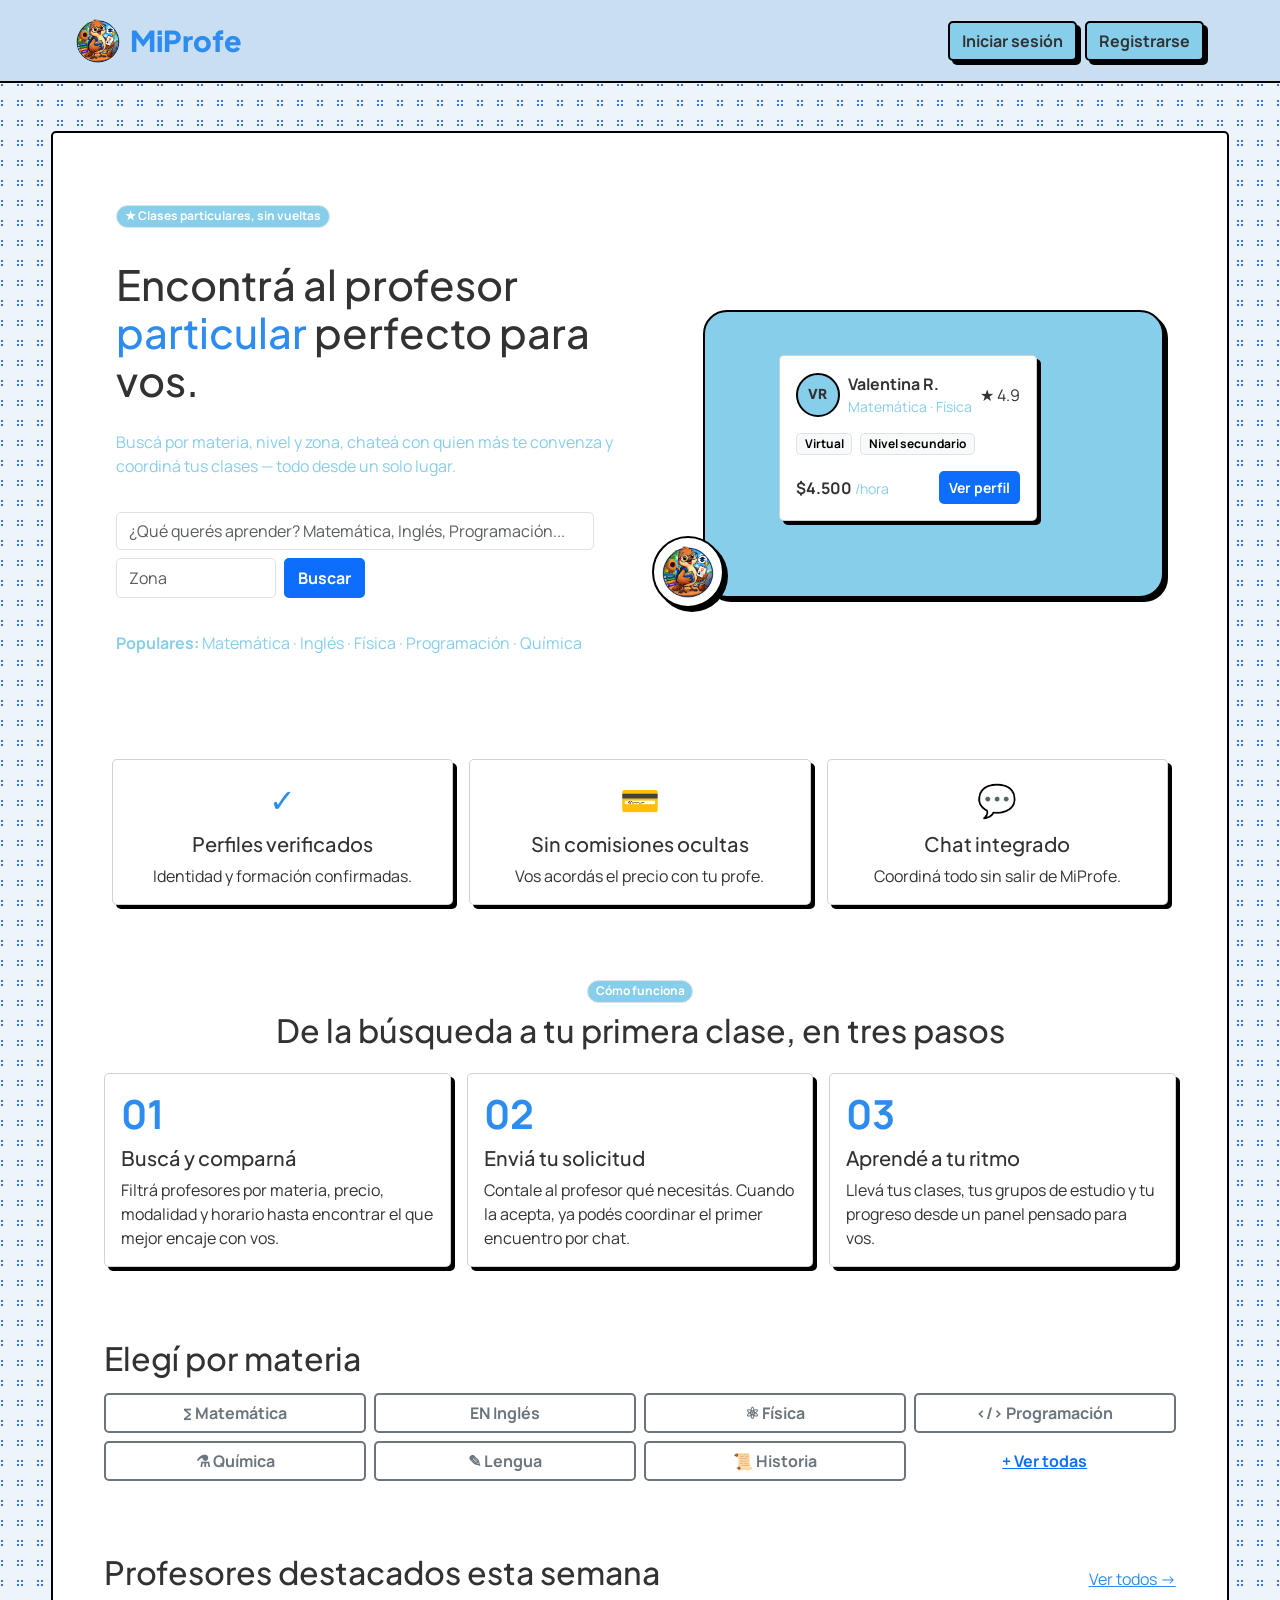
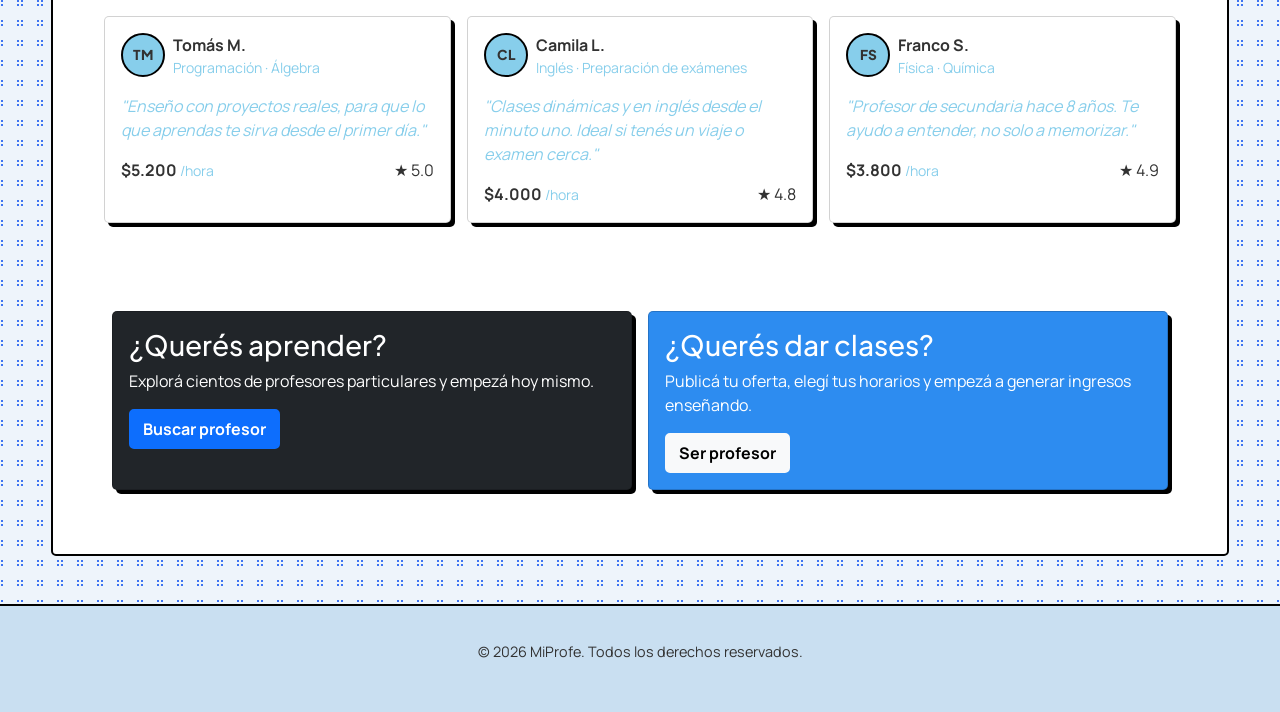
==== commit 64240a46: "Corregí bugs de CSS post-Bootstrap y volví a poner el logo del hero" ====
--- a/index.html
+++ b/index.html
@@ -41,6 +41,7 @@
     
     <section id="hero" class="row align-items-center g-4">
   <div class="col-lg-6">
+    <div class="hero-content">
     <span class="badge rounded-pill text-bg-secondary border">★ Clases particulares, sin vueltas</span>
     <h1 class="mt-3">Encontrá al profesor <span class="text-primary">particular</span> perfecto para vos.</h1>
     <p class="text-secondary">Buscá por materia, nivel y zona, chateá con quien más te convenza y coordiná tus clases — todo desde un solo lugar.</p>
@@ -52,10 +53,14 @@
     </form>
 
     <p class="text-secondary mt-3"><strong>Populares:</strong> Matemática · Inglés · Física · Programación · Química</p>
+    </div>
   </div>
 
   <div class="col-lg-6">
-    <div class="card mx-auto" style="max-width:320px;">
+    <div class="hero-visual">
+      <div class="hero-visual-bg"></div>
+
+      <div class="card mx-auto position-relative" style="max-width:320px;">
       <div class="card-body">
         <div class="d-flex align-items-center gap-2">
           <span class="avatar">VR</span>
@@ -73,6 +78,11 @@
           <p class="mb-0 fw-bold">$4.500 <small class="text-secondary fw-normal">/hora</small></p>
           <a href="Register.html" class="btn btn-sm btn-primary">Ver perfil</a>
         </div>
+      </div>
+      </div>
+
+      <div class="hero-visual-badge">
+        <img src="./img/Logo_Principal.png" alt="">
       </div>
     </div>
   </div>
--- a/Estilo/style.css
+++ b/Estilo/style.css
@@ -90,9 +90,10 @@
 h2,
 h3,
 .logo,
-/* .title {
+.title {
   font-family: var(--font-heading);
-} */
+}
+
 /* =========================
    NAVBAR (TP2, reemplazado por Bootstrap)
 ========================= */
@@ -360,7 +361,7 @@
   margin: 0;
   padding: 0;
 }
-/* .form {
+.form {
   --input-focus: var(--color-primary);
   --font-color: var(--font-color);
   --font-color-sub: var(--font-color-sub);
@@ -382,14 +383,14 @@
   border-radius: var(--border-radius);
   border: 2px solid var(--border-color);
   box-shadow: var(--shadow);
-} */
-
-/* .title {
+}
+
+.title {
   color: var(--font-color);
   font-weight: 900;
   font-size: 20px;
   margin-bottom: 1rem;
-} */
+}
 
 .title span {
   color: var(--font-color-sub);
@@ -1257,6 +1258,7 @@
 
   border: 2px solid var(--border-color);
   border-radius: 24px;
+  box-shadow: var(--shadow);
 
   background-color: var(--color-secondary);
 }
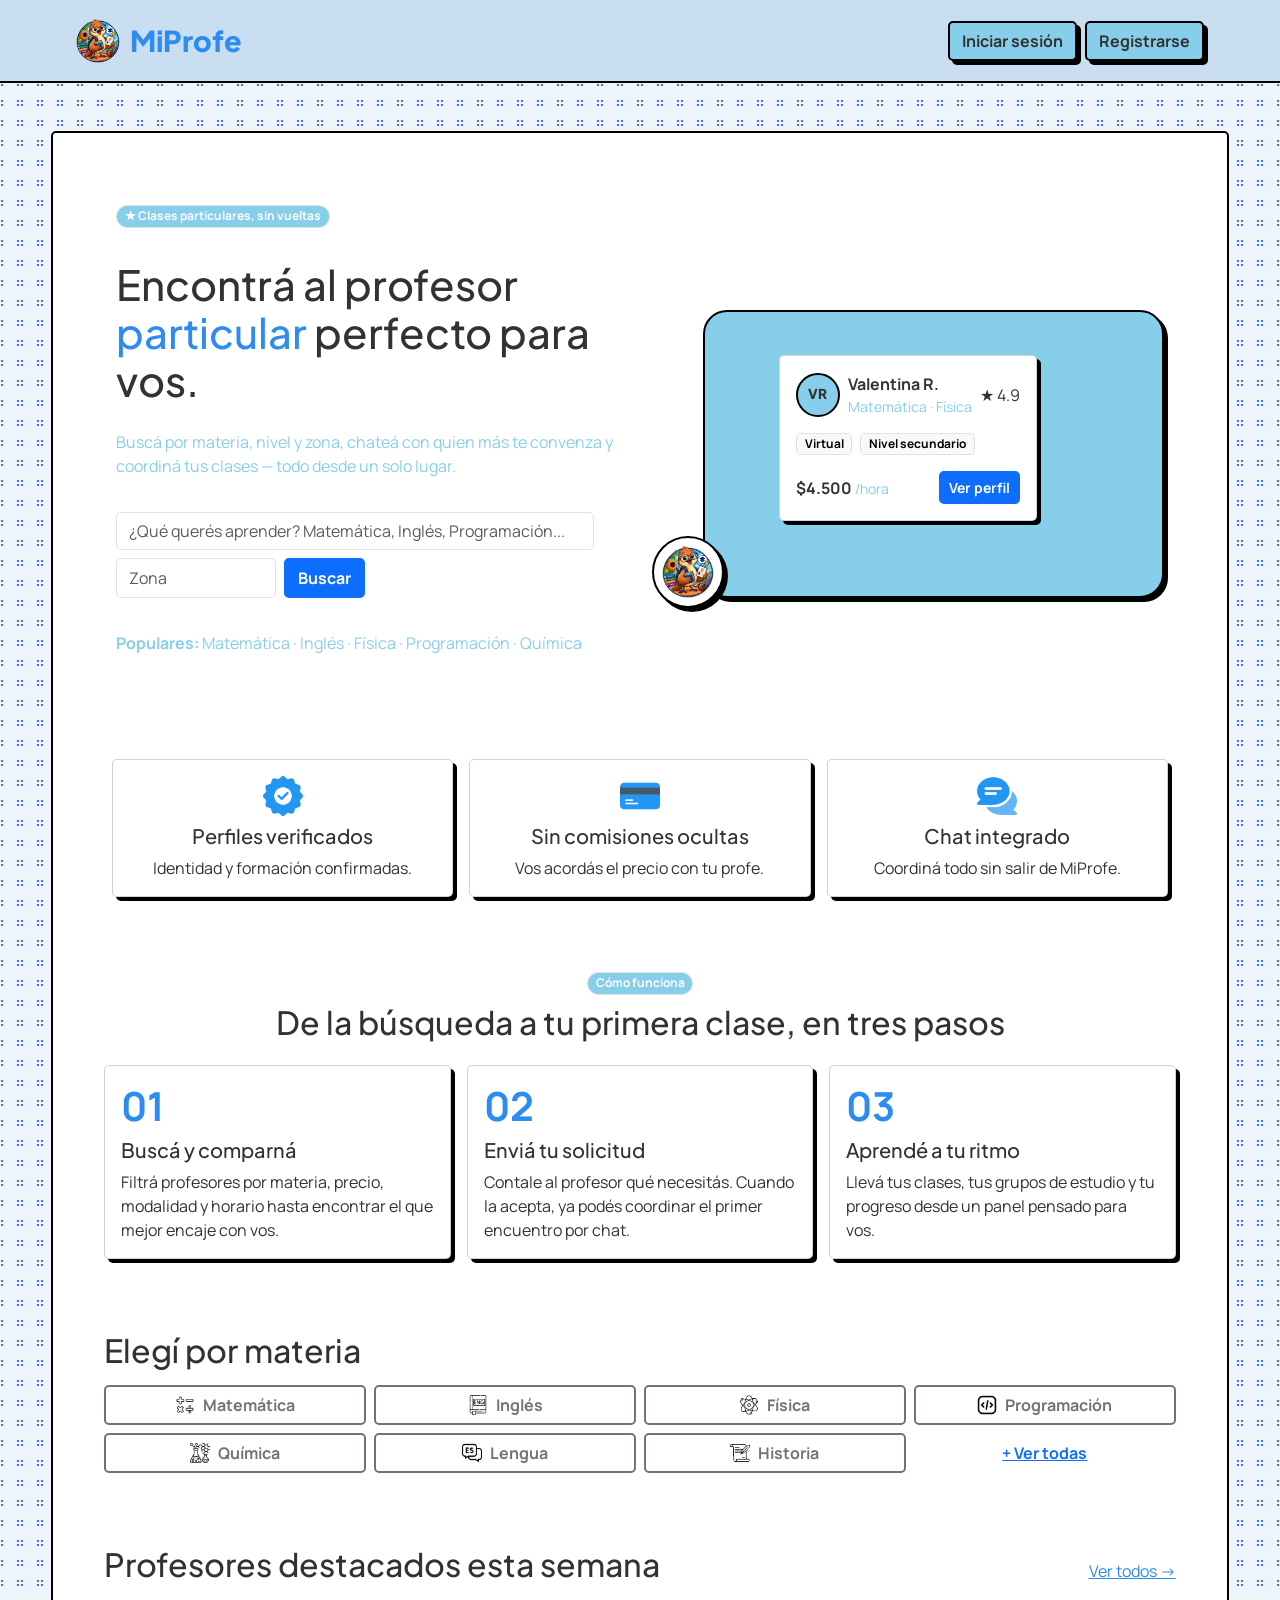
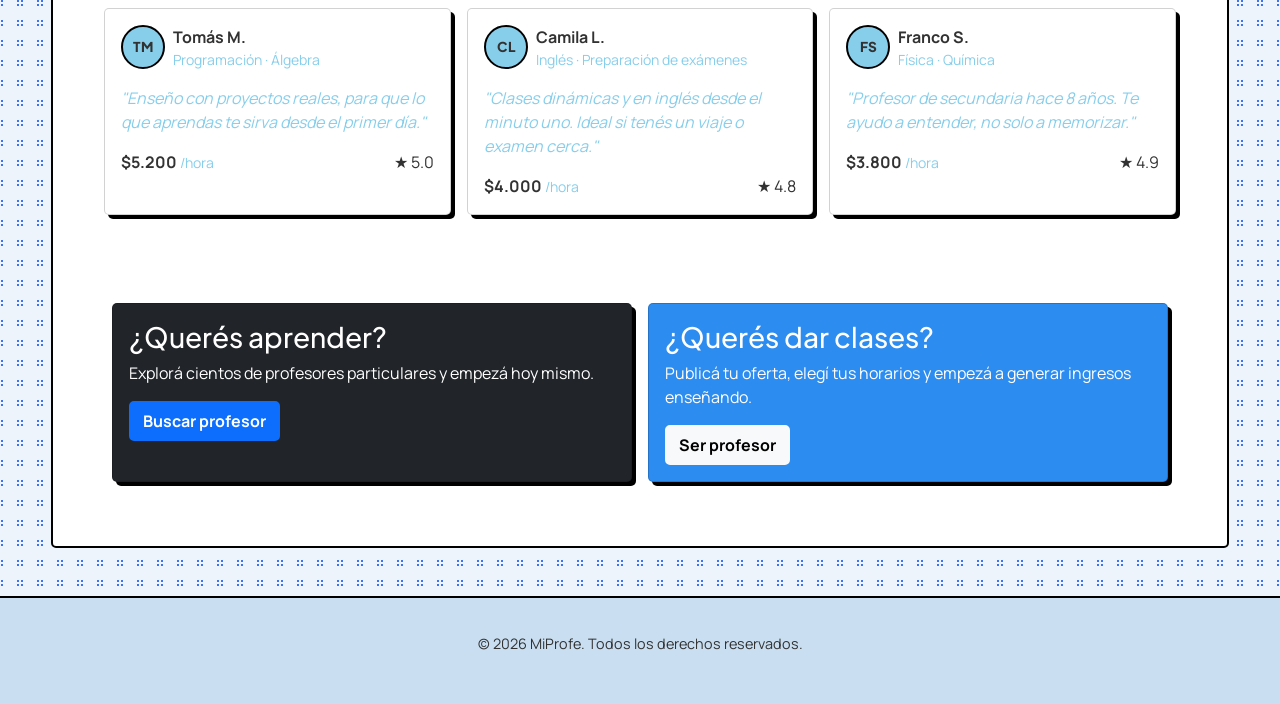
==== commit 069c97e2: "ajuste diseño de inicio de sesion y agregue iconos en index" ====
--- a/index.html
+++ b/index.html
@@ -92,7 +92,7 @@
   <div class="col-md-4">
     <article class="card h-100 text-center">
       <div class="card-body">
-        <div class="fs-2 text-primary mb-2">✓</div>
+        <img src="./img/calidad.png" alt="" width="40" height="40" class="mb-2">
         <h3 class="card-title h5">Perfiles verificados</h3>
         <p class="card-text">Identidad y formación confirmadas.</p>
       </div>
@@ -101,7 +101,7 @@
   <div class="col-md-4">
     <article class="card h-100 text-center">
       <div class="card-body">
-        <div class="fs-2 text-primary mb-2">💳</div>
+        <img src="./img/tarjeta-de-credito.png" alt="" width="40" height="40" class="mb-2">
         <h3 class="card-title h5">Sin comisiones ocultas</h3>
         <p class="card-text">Vos acordás el precio con tu profe.</p>
       </div>
@@ -110,7 +110,7 @@
   <div class="col-md-4">
     <article class="card h-100 text-center">
       <div class="card-body">
-        <div class="fs-2 text-primary mb-2">💬</div>
+        <img src="./img/charla.png" alt="" width="40" height="40" class="mb-2">
         <h3 class="card-title h5">Chat integrado</h3>
         <p class="card-text">Coordiná todo sin salir de MiProfe.</p>
       </div>
@@ -156,13 +156,13 @@
    <section id="materias">
   <h2 class="mb-3">Elegí por materia</h2>
   <div class="row g-2">
-    <div class="col-6 col-md-3"><a href="Register.html" class="btn btn-outline-secondary w-100">∑ Matemática</a></div>
-    <div class="col-6 col-md-3"><a href="Register.html" class="btn btn-outline-secondary w-100">EN Inglés</a></div>
-    <div class="col-6 col-md-3"><a href="Register.html" class="btn btn-outline-secondary w-100">⚛ Física</a></div>
-    <div class="col-6 col-md-3"><a href="Register.html" class="btn btn-outline-secondary w-100">&lt;/&gt; Programación</a></div>
-    <div class="col-6 col-md-3"><a href="Register.html" class="btn btn-outline-secondary w-100">⚗ Química</a></div>
-    <div class="col-6 col-md-3"><a href="Register.html" class="btn btn-outline-secondary w-100">✎ Lengua</a></div>
-    <div class="col-6 col-md-3"><a href="Register.html" class="btn btn-outline-secondary w-100">📜 Historia</a></div>
+    <div class="col-6 col-md-3"><a href="Register.html" class="btn btn-outline-secondary w-100 d-flex align-items-center justify-content-center gap-2"><img src="./img/matematicas.png" alt="" width="20" height="20"> Matemática</a></div>
+    <div class="col-6 col-md-3"><a href="Register.html" class="btn btn-outline-secondary w-100 d-flex align-items-center justify-content-center gap-2"><img src="./img/eng.png" alt="" width="20" height="20"> Inglés</a></div>
+    <div class="col-6 col-md-3"><a href="Register.html" class="btn btn-outline-secondary w-100 d-flex align-items-center justify-content-center gap-2"><img src="./img/atomo.png" alt="" width="20" height="20"> Física</a></div>
+    <div class="col-6 col-md-3"><a href="Register.html" class="btn btn-outline-secondary w-100 d-flex align-items-center justify-content-center gap-2"><img src="./img/lenguaje-de-codificacion.png" alt="" width="20" height="20"> Programación</a></div>
+    <div class="col-6 col-md-3"><a href="Register.html" class="btn btn-outline-secondary w-100 d-flex align-items-center justify-content-center gap-2"><img src="./img/matraz.png" alt="" width="20" height="20"> Química</a></div>
+    <div class="col-6 col-md-3"><a href="Register.html" class="btn btn-outline-secondary w-100 d-flex align-items-center justify-content-center gap-2"><img src="./img/espanol.png" alt="" width="20" height="20"> Lengua</a></div>
+    <div class="col-6 col-md-3"><a href="Register.html" class="btn btn-outline-secondary w-100 d-flex align-items-center justify-content-center gap-2"><img src="./img/desplazarse.png" alt="" width="20" height="20"> Historia</a></div>
     <div class="col-6 col-md-3"><a href="Register.html" class="btn btn-link w-100">+ Ver todas</a></div>
   </div>
 </section>
--- a/Estilo/style.css
+++ b/Estilo/style.css
@@ -81,6 +81,16 @@
 .card {
   box-shadow: var(--shadow);
 }
+
+/* El panel de Login/Register ya tiene su propio look (borde suave,
+   sombra difuminada en .auth-layout) - el form no debe llevar el
+   borde/sombra dura de .card para no duplicar caja ni cortarse con
+   el overflow:hidden del panel. */
+.auth-panel .card {
+  border: none;
+  box-shadow: none;
+  background: transparent;
+}
 body {
   font-family: var(--font-body);
   color: var(--font-color);
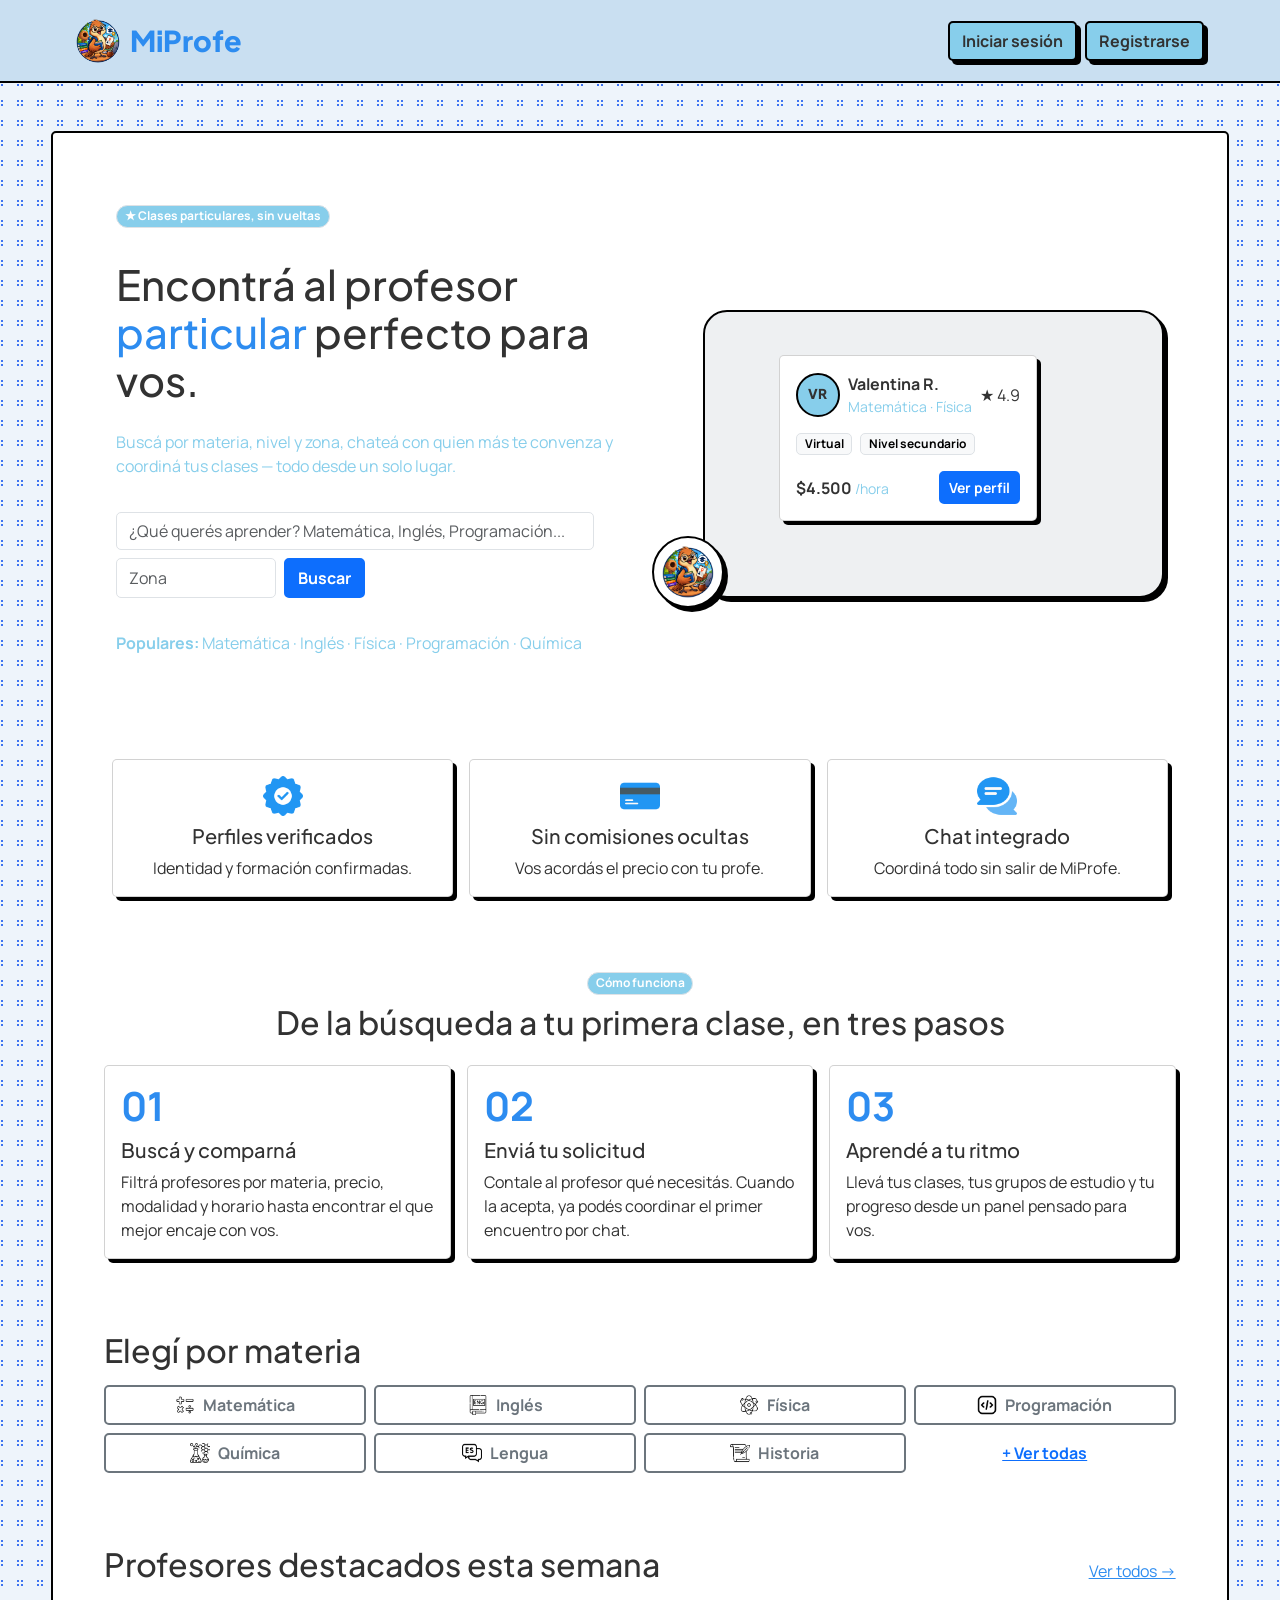
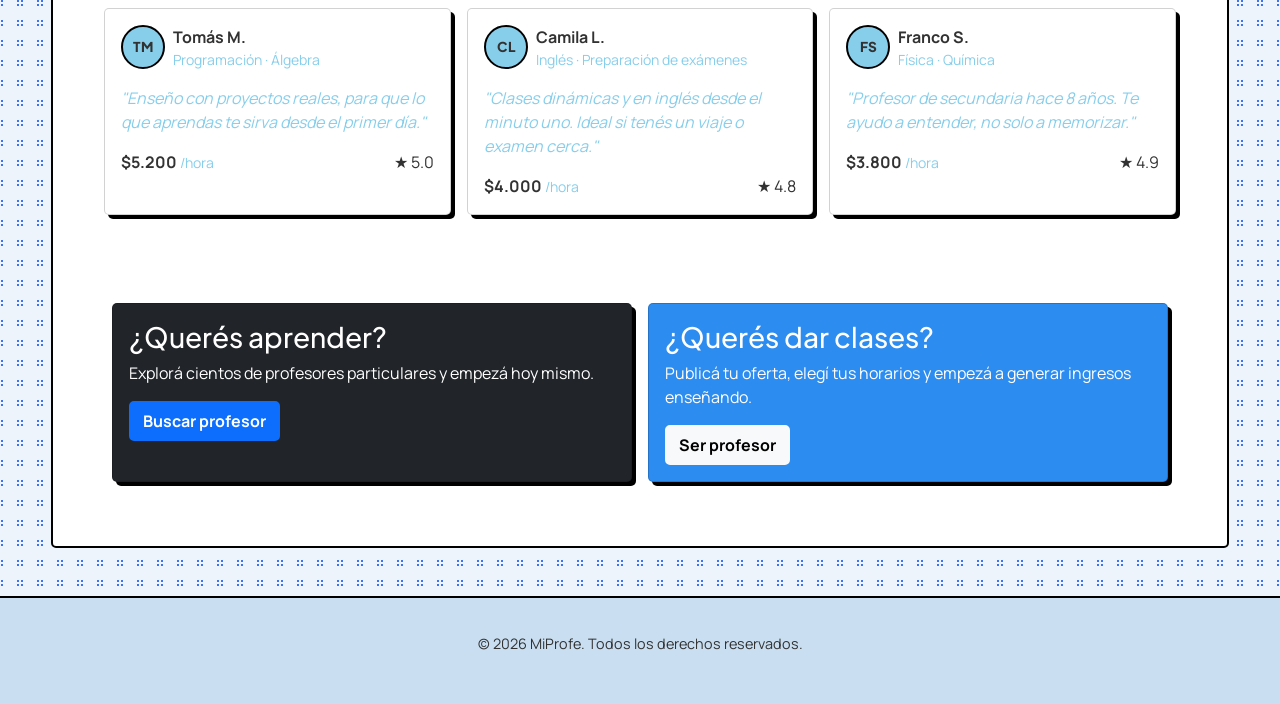
==== commit 7631aace: "Agrego SEO basico y actualizo el README" ====
--- a/index.html
+++ b/index.html
@@ -1,10 +1,23 @@
 <!DOCTYPE html>
-<html lang="en">
+<html lang="es">
 <head>
     <meta charset="UTF-8">
     <meta name="viewport" content="width=device-width, initial-scale=1.0">
-    <meta name="description" content="Encontra tu profesor particular en Tucumán">
+    <meta name="description" content="Encontrá tu profesor particular en Tucumán. Clases virtuales o presenciales, chateá y coordiná todo desde MiProfe.">
+    <link rel="canonical" href="https://miprofe00.netlify.app/">
     <title>MiProfe - Encontra tu profesor particular en Tucumán</title>
+
+    <meta property="og:type" content="website">
+    <meta property="og:title" content="MiProfe - Encontrá tu profesor particular en Tucumán">
+    <meta property="og:description" content="Clases virtuales o presenciales, chateá y coordiná todo desde MiProfe.">
+    <meta property="og:image" content="https://miprofe00.netlify.app/img/Logo_Principal.png">
+    <meta property="og:url" content="https://miprofe00.netlify.app/">
+    <meta property="og:locale" content="es_AR">
+    <meta name="twitter:card" content="summary_large_image">
+    <meta name="twitter:title" content="MiProfe - Encontrá tu profesor particular en Tucumán">
+    <meta name="twitter:description" content="Clases virtuales o presenciales, chateá y coordiná todo desde MiProfe.">
+    <meta name="twitter:image" content="https://miprofe00.netlify.app/img/Logo_Principal.png">
+
     <link href="https://cdn.jsdelivr.net/npm/bootstrap@5.3.8/dist/css/bootstrap.min.css" rel="stylesheet" integrity="sha384-sRIl4kxILFvY47J16cr9ZwB07vP4J8+LH7qKQnuqkuIAvNWLzeN8tE5YBujZqJLB" crossorigin="anonymous">
     <link rel="stylesheet" href="./Estilo/style.css">
     <link rel="preconnect" href="https://fonts.googleapis.com">
@@ -82,7 +95,7 @@
       </div>
 
       <div class="hero-visual-badge">
-        <img src="./img/Logo_Principal.png" alt="">
+        <img src="./img/Logo_Principal.png" alt="Logo de MiProfe">
       </div>
     </div>
   </div>
--- a/Estilo/style.css
+++ b/Estilo/style.css
@@ -1270,7 +1270,7 @@
   border-radius: 24px;
   box-shadow: var(--shadow);
 
-  background-color: var(--color-secondary);
+  background-color: #eef0f2;
 }
 
 /* .profile-card {
@@ -1316,6 +1316,14 @@
   font-weight: 800;
   font-size: 0.85rem;
   color: var(--font-color);
+
+  overflow: hidden;
+}
+
+.avatar img {
+  width: 100%;
+  height: 100%;
+  object-fit: cover;
 }
 
 .profile-card-info {
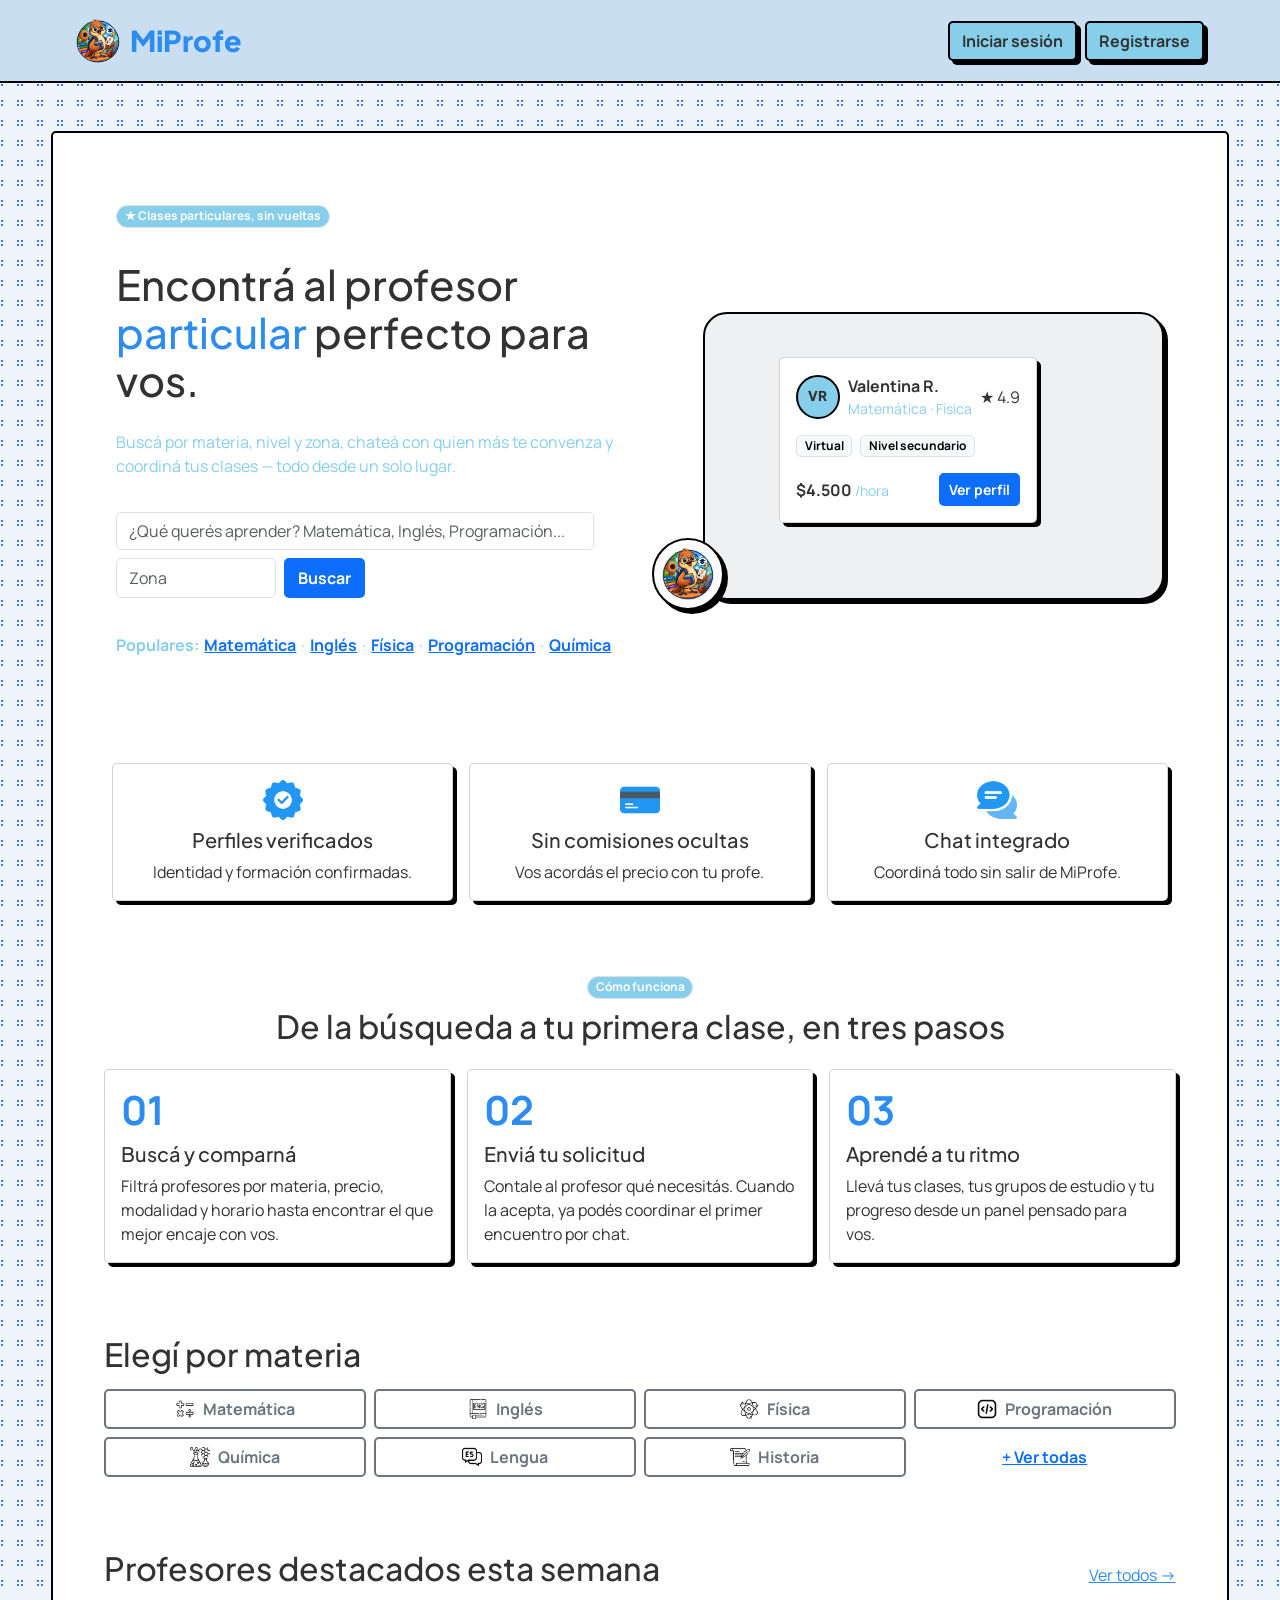
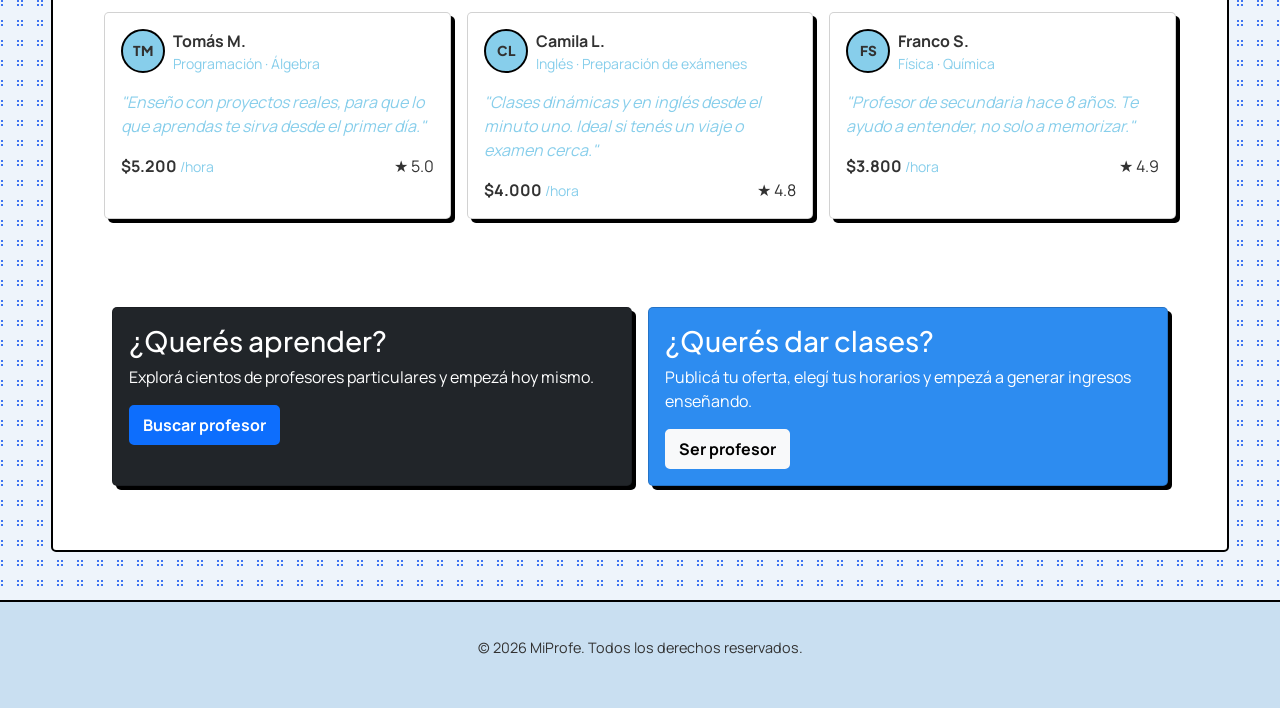
==== commit 4423c12f: "Conecto el HTML que faltaba para que funcione el JS de alumno y principal" ====
--- a/index.html
+++ b/index.html
@@ -5,6 +5,7 @@
     <meta name="viewport" content="width=device-width, initial-scale=1.0">
     <meta name="description" content="Encontrá tu profesor particular en Tucumán. Clases virtuales o presenciales, chateá y coordiná todo desde MiProfe.">
     <link rel="canonical" href="https://miprofe00.netlify.app/">
+    <link rel="icon" href="./img/Logo_Principal.png">
     <title>MiProfe - Encontra tu profesor particular en Tucumán</title>
 
     <meta property="og:type" content="website">
@@ -65,7 +66,14 @@
       <button type="submit" class="btn btn-primary">Buscar</button>
     </form>
 
-    <p class="text-secondary mt-3"><strong>Populares:</strong> Matemática · Inglés · Física · Programación · Química</p>
+    <p class="text-secondary mt-3">
+      <strong>Populares:</strong>
+      <button type="button" class="btn btn-link p-0 align-baseline" data-materia-rapida="Matemática">Matemática</button> ·
+      <button type="button" class="btn btn-link p-0 align-baseline" data-materia-rapida="Inglés">Inglés</button> ·
+      <button type="button" class="btn btn-link p-0 align-baseline" data-materia-rapida="Física">Física</button> ·
+      <button type="button" class="btn btn-link p-0 align-baseline" data-materia-rapida="Programación">Programación</button> ·
+      <button type="button" class="btn btn-link p-0 align-baseline" data-materia-rapida="Química">Química</button>
+    </p>
     </div>
   </div>
 
@@ -260,6 +268,10 @@
   <footer>
     <p>&copy; 2026 MiProfe. Todos los derechos reservados.</p>
   </footer>
+
+  <button type="button" id="btnVolverArriba" class="btn btn-primary rounded-circle position-fixed bottom-0 end-0 m-4 d-none" aria-label="Volver arriba" style="width:48px;height:48px;">↑</button>
+
 <script src="https://cdn.jsdelivr.net/npm/bootstrap@5.3.8/dist/js/bootstrap.bundle.min.js" integrity="sha384-FKyoEForCGlyvwx9Hj09JcYn3nv7wiPVlz7YYwJrWVcXK/BmnVDxM+D2scQbITxI" crossorigin="anonymous"></script>
+<script src="js/principal.js"></script>
 </body>
 </html>
